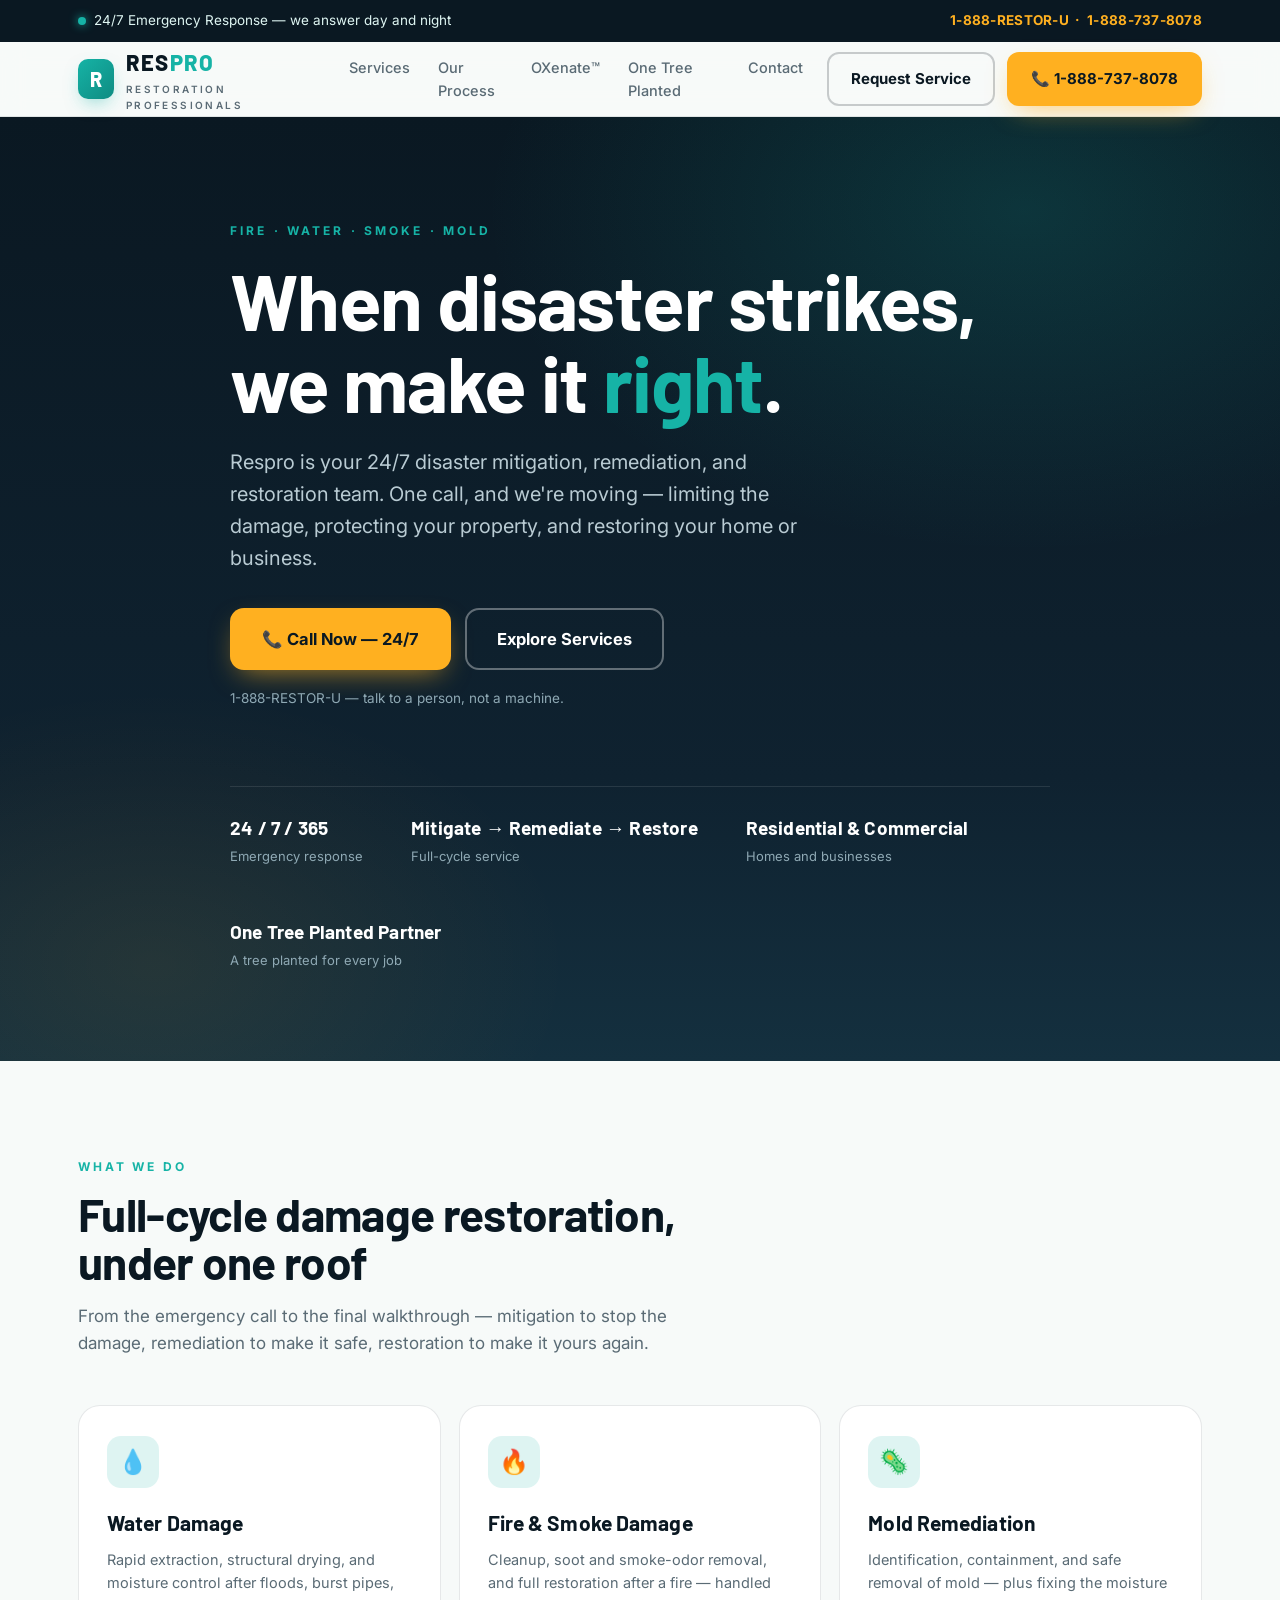
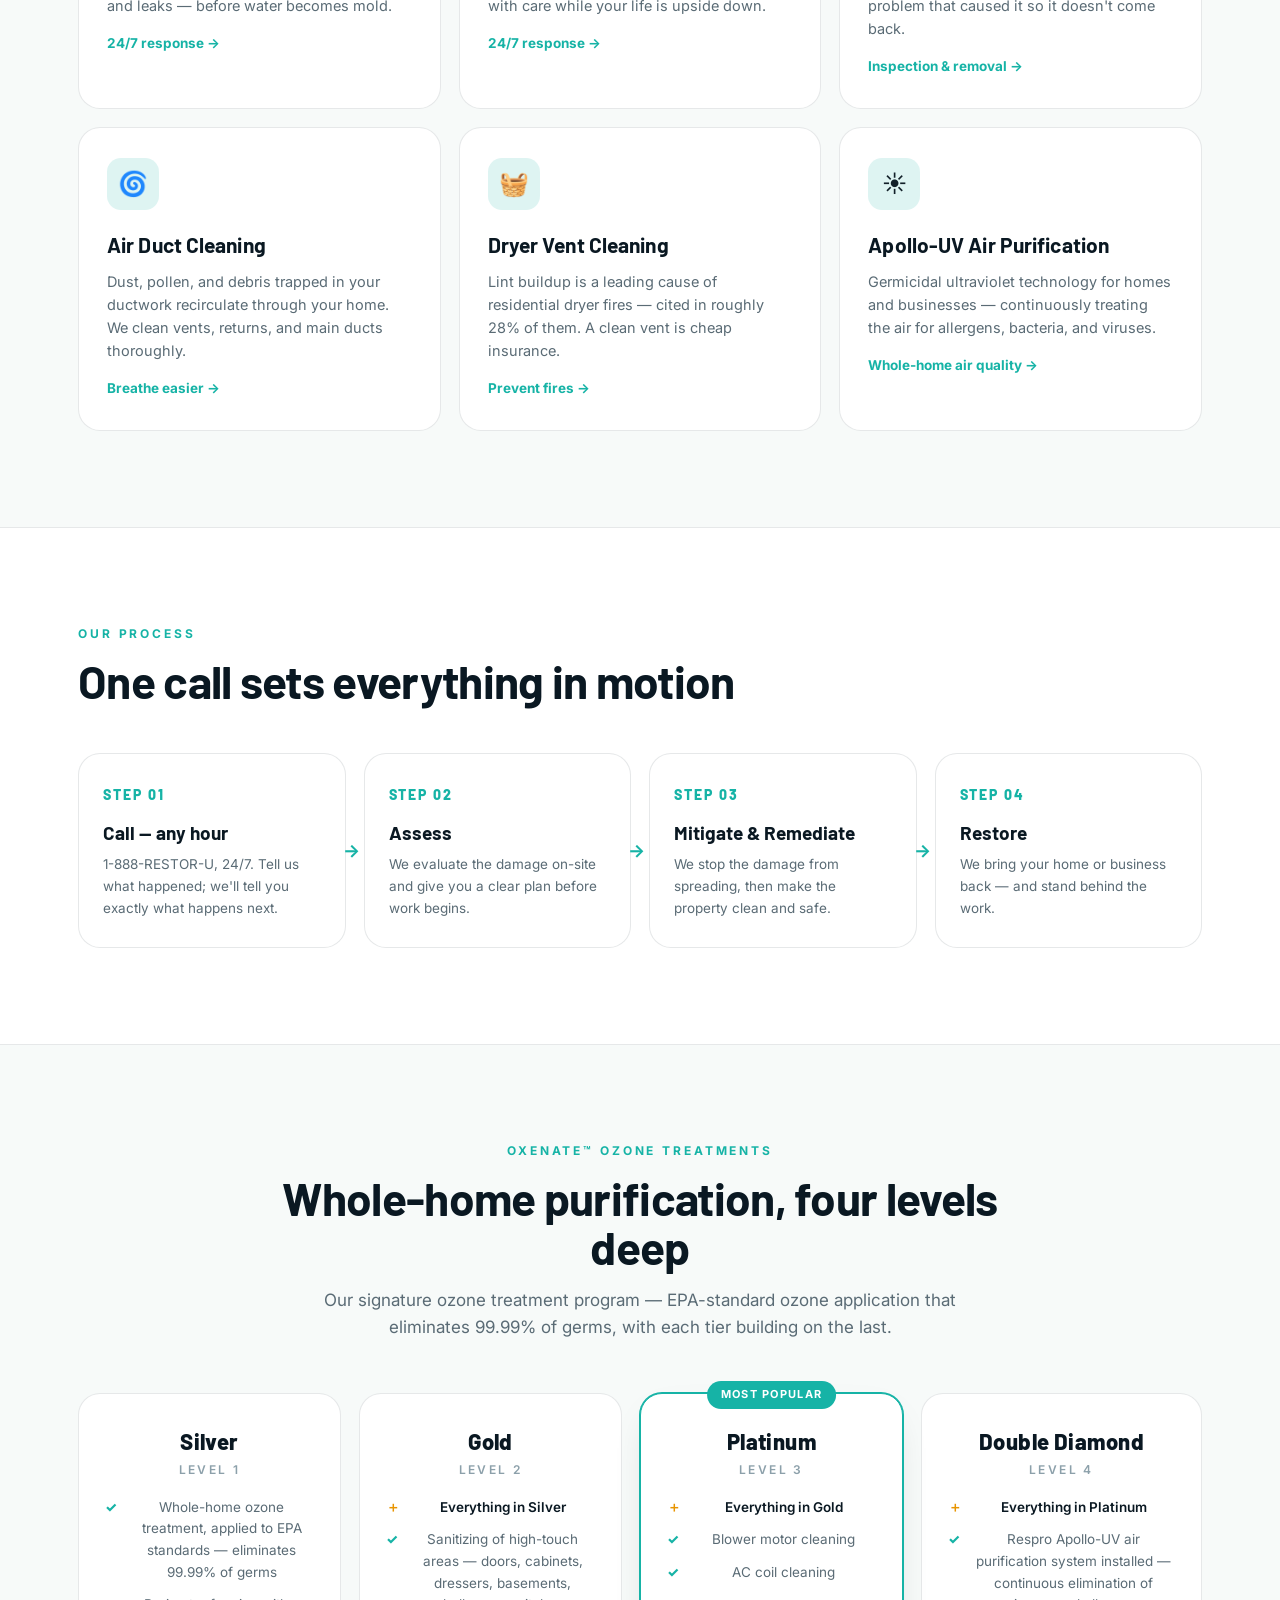
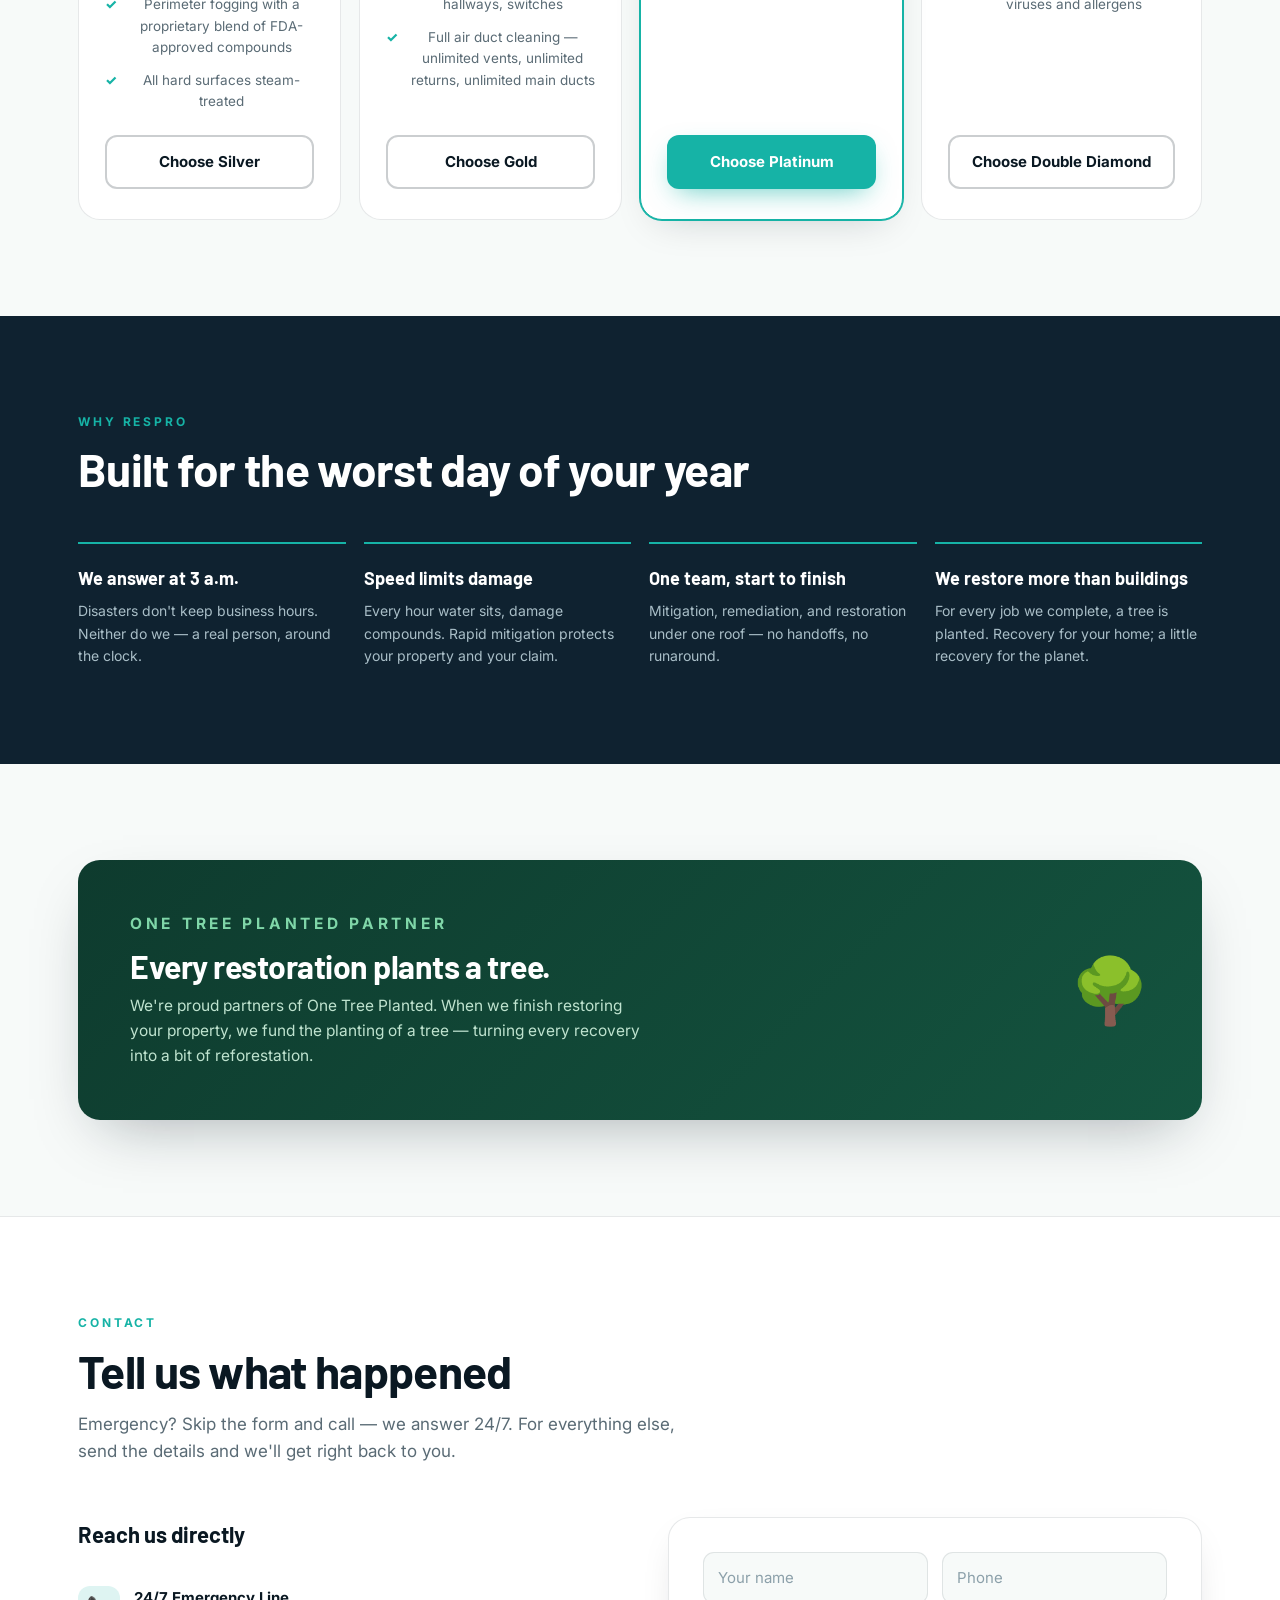
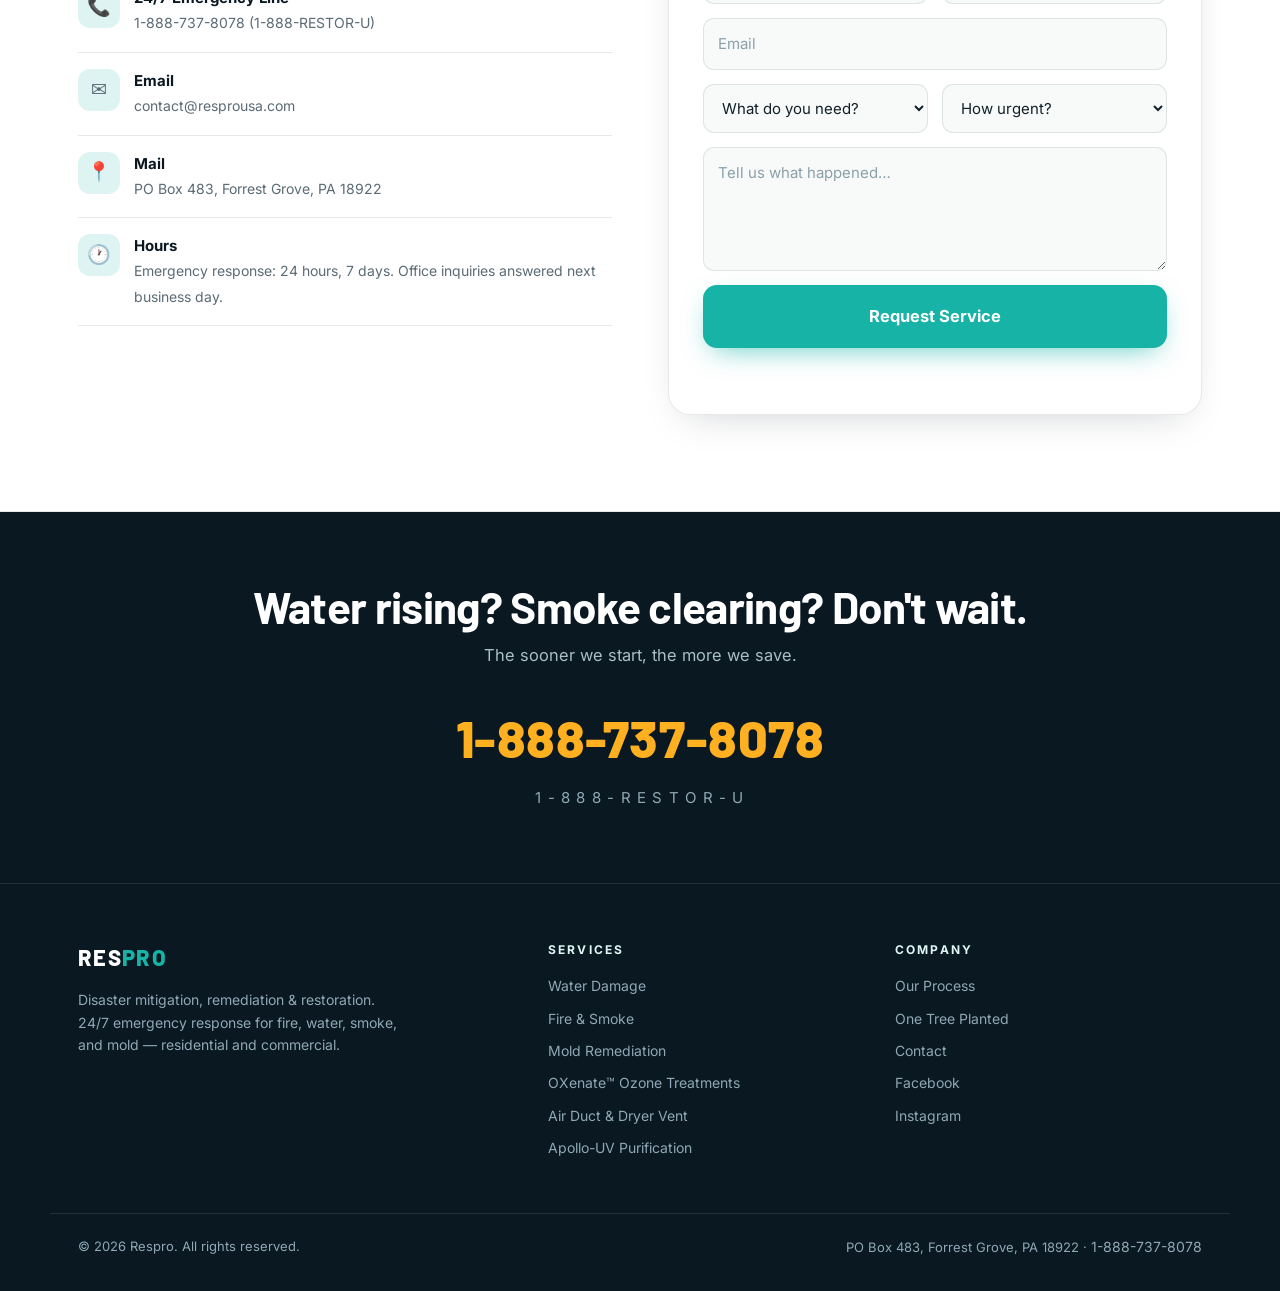
==== index.html @ 11c289eb "Respro site rebuild — high-end, COVID content removed New static site modeled on ServPro's structure" ====
<!doctype html>
<html lang="en">
<head>
<meta charset="utf-8">
<meta name="viewport" content="width=device-width, initial-scale=1">
<title>Respro — 24/7 Disaster Mitigation, Remediation & Restoration | Fire · Water · Smoke · Mold</title>
<meta name="description" content="Respro responds 24/7 to fire, water, smoke, and mold damage. Disaster mitigation, remediation, and restoration — plus OXenate ozone treatments, air duct and dryer vent cleaning, and UV air purification. Call 1-888-RESTOR-U.">
<link rel="icon" href="favicon.svg" type="image/svg+xml">
<link rel="preconnect" href="https://fonts.googleapis.com">
<link rel="preconnect" href="https://fonts.gstatic.com" crossorigin>
<link href="https://fonts.googleapis.com/css2?family=Barlow:wght@600;700;800&family=Inter:wght@400;500;600;700&display=swap" rel="stylesheet">
<link rel="stylesheet" href="styles.css">
</head>
<body>

<!-- ═══ Emergency top bar ═══ -->
<div class="topbar">
  <div class="container topbar__inner">
    <span><span class="dot"></span>24/7 Emergency Response — we answer day and night</span>
    <a class="topbar__phone" href="tel:18887378078">1-888-RESTOR-U &nbsp;·&nbsp; 1-888-737-8078</a>
  </div>
</div>

<!-- ═══ Nav ═══ -->
<header class="nav" id="nav">
  <div class="container nav__inner">
    <a class="brand" href="#top">
      <span class="brand__mark">R</span>
      <span>
        <span class="brand__name">RES<span>PRO</span></span>
        <span class="brand__tag">Restoration Professionals</span>
      </span>
    </a>
    <nav class="nav__links">
      <a href="#services">Services</a>
      <a href="#process">Our Process</a>
      <a href="#oxenate">OXenate&trade;</a>
      <a href="#onetree">One Tree Planted</a>
      <a href="#contact">Contact</a>
    </nav>
    <div class="nav__cta">
      <a class="btn btn--ghost" href="#contact">Request Service</a>
      <a class="btn btn--amber" href="tel:18887378078">📞 1-888-737-8078</a>
      <button class="nav__menu" aria-label="Menu">☰</button>
    </div>
  </div>
</header>

<!-- ═══ Hero ═══ -->
<section class="hero" id="top">
  <div class="container hero__inner">
    <p class="eyebrow">Fire · Water · Smoke · Mold</p>
    <h1 class="display">When disaster strikes,<br>we make it <em>right</em>.</h1>
    <p class="hero__sub">Respro is your 24/7 disaster mitigation, remediation, and restoration team. One call, and we're moving — limiting the damage, protecting your property, and restoring your home or business.</p>
    <div class="hero__cta">
      <a class="btn btn--amber btn--lg" href="tel:18887378078" data-analytics="hero_call">📞 Call Now — 24/7</a>
      <a class="btn btn--ghost-light btn--lg" href="#services">Explore Services</a>
    </div>
    <p class="hero__phone-note">1-888-RESTOR-U — talk to a person, not a machine.</p>
    <div class="hero__strip">
      <div><strong>24 / 7 / 365</strong><span>Emergency response</span></div>
      <div><strong>Mitigate → Remediate → Restore</strong><span>Full-cycle service</span></div>
      <div><strong>Residential &amp; Commercial</strong><span>Homes and businesses</span></div>
      <div><strong>One Tree Planted Partner</strong><span>A tree planted for every job</span></div>
    </div>
  </div>
</section>

<!-- ═══ Services ═══ -->
<section class="section" id="services">
  <div class="container">
    <p class="kicker">What we do</p>
    <h2 class="section__title display">Full-cycle damage restoration, under one roof</h2>
    <p class="section__sub">From the emergency call to the final walkthrough — mitigation to stop the damage, remediation to make it safe, restoration to make it yours again.</p>

    <div class="services">
      <div class="svc">
        <div class="svc__icon">💧</div>
        <h3>Water Damage</h3>
        <p>Rapid extraction, structural drying, and moisture control after floods, burst pipes, and leaks — before water becomes mold.</p>
        <div class="svc__go">24/7 response →</div>
      </div>
      <div class="svc">
        <div class="svc__icon">🔥</div>
        <h3>Fire &amp; Smoke Damage</h3>
        <p>Cleanup, soot and smoke-odor removal, and full restoration after a fire — handled with care while your life is upside down.</p>
        <div class="svc__go">24/7 response →</div>
      </div>
      <div class="svc">
        <div class="svc__icon">🦠</div>
        <h3>Mold Remediation</h3>
        <p>Identification, containment, and safe removal of mold — plus fixing the moisture problem that caused it so it doesn't come back.</p>
        <div class="svc__go">Inspection &amp; removal →</div>
      </div>
      <div class="svc">
        <div class="svc__icon">🌀</div>
        <h3>Air Duct Cleaning</h3>
        <p>Dust, pollen, and debris trapped in your ductwork recirculate through your home. We clean vents, returns, and main ducts thoroughly.</p>
        <div class="svc__go">Breathe easier →</div>
      </div>
      <div class="svc">
        <div class="svc__icon">🧺</div>
        <h3>Dryer Vent Cleaning</h3>
        <p>Lint buildup is a leading cause of residential dryer fires — cited in roughly 28% of them. A clean vent is cheap insurance.</p>
        <div class="svc__go">Prevent fires →</div>
      </div>
      <div class="svc">
        <div class="svc__icon">☀️</div>
        <h3>Apollo-UV Air Purification</h3>
        <p>Germicidal ultraviolet technology for homes and businesses — continuously treating the air for allergens, bacteria, and viruses.</p>
        <div class="svc__go">Whole-home air quality →</div>
      </div>
    </div>
  </div>
</section>

<!-- ═══ Process ═══ -->
<section class="section section--alt" id="process">
  <div class="container">
    <p class="kicker">Our process</p>
    <h2 class="section__title display">One call sets everything in motion</h2>
    <ol class="steps">
      <li>
        <span class="steps__n">STEP 01</span>
        <h4>Call — any hour</h4>
        <p>1-888-RESTOR-U, 24/7. Tell us what happened; we'll tell you exactly what happens next.</p>
      </li>
      <li>
        <span class="steps__n">STEP 02</span>
        <h4>Assess</h4>
        <p>We evaluate the damage on-site and give you a clear plan before work begins.</p>
      </li>
      <li>
        <span class="steps__n">STEP 03</span>
        <h4>Mitigate &amp; Remediate</h4>
        <p>We stop the damage from spreading, then make the property clean and safe.</p>
      </li>
      <li>
        <span class="steps__n">STEP 04</span>
        <h4>Restore</h4>
        <p>We bring your home or business back — and stand behind the work.</p>
      </li>
    </ol>
  </div>
</section>

<!-- ═══ OXenate tiers ═══ -->
<section class="section" id="oxenate">
  <div class="container center">
    <p class="kicker">OXenate&trade; Ozone Treatments</p>
    <h2 class="section__title display">Whole-home purification, four levels deep</h2>
    <p class="section__sub">Our signature ozone treatment program — EPA-standard ozone application that eliminates 99.99% of germs, with each tier building on the last.</p>

    <div class="tiers">
      <div class="tier">
        <div class="tier__name">Silver</div>
        <div class="tier__level">Level 1</div>
        <ul>
          <li>Whole-home ozone treatment, applied to EPA standards — eliminates 99.99% of germs</li>
          <li>Perimeter fogging with a proprietary blend of FDA-approved compounds</li>
          <li>All hard surfaces steam-treated</li>
        </ul>
        <a class="btn btn--ghost btn--block" href="#contact">Choose Silver</a>
      </div>
      <div class="tier">
        <div class="tier__name">Gold</div>
        <div class="tier__level">Level 2</div>
        <ul>
          <li class="tier__inherit">Everything in Silver</li>
          <li>Sanitizing of high-touch areas — doors, cabinets, dressers, basements, hallways, switches</li>
          <li>Full air duct cleaning — unlimited vents, unlimited returns, unlimited main ducts</li>
        </ul>
        <a class="btn btn--ghost btn--block" href="#contact">Choose Gold</a>
      </div>
      <div class="tier tier--featured">
        <div class="tier__flag">Most Popular</div>
        <div class="tier__name">Platinum</div>
        <div class="tier__level">Level 3</div>
        <ul>
          <li class="tier__inherit">Everything in Gold</li>
          <li>Blower motor cleaning</li>
          <li>AC coil cleaning</li>
        </ul>
        <a class="btn btn--teal btn--block" href="#contact">Choose Platinum</a>
      </div>
      <div class="tier">
        <div class="tier__name">Double Diamond</div>
        <div class="tier__level">Level 4</div>
        <ul>
          <li class="tier__inherit">Everything in Platinum</li>
          <li>Respro Apollo-UV air purification system installed — continuous elimination of viruses and allergens</li>
        </ul>
        <a class="btn btn--ghost btn--block" href="#contact">Choose Double Diamond</a>
      </div>
    </div>
  </div>
</section>

<!-- ═══ Why Respro ═══ -->
<section class="section section--dark">
  <div class="container">
    <p class="kicker">Why Respro</p>
    <h2 class="section__title display">Built for the worst day of your year</h2>
    <div class="why">
      <div>
        <h4>We answer at 3 a.m.</h4>
        <p>Disasters don't keep business hours. Neither do we — a real person, around the clock.</p>
      </div>
      <div>
        <h4>Speed limits damage</h4>
        <p>Every hour water sits, damage compounds. Rapid mitigation protects your property and your claim.</p>
      </div>
      <div>
        <h4>One team, start to finish</h4>
        <p>Mitigation, remediation, and restoration under one roof — no handoffs, no runaround.</p>
      </div>
      <div>
        <h4>We restore more than buildings</h4>
        <p>For every job we complete, a tree is planted. Recovery for your home; a little recovery for the planet.</p>
      </div>
    </div>
  </div>
</section>

<!-- ═══ One Tree Planted ═══ -->
<section class="section" id="onetree">
  <div class="container">
    <div class="tree">
      <div>
        <p class="kicker" style="color:#7FD6A8">One Tree Planted Partner</p>
        <h3 class="display">Every restoration plants a tree.</h3>
        <p>We're proud partners of One Tree Planted. When we finish restoring your property, we fund the planting of a tree — turning every recovery into a bit of reforestation.</p>
      </div>
      <div class="tree__icon">🌳</div>
    </div>
  </div>
</section>

<!-- ═══ Contact ═══ -->
<section class="section section--alt" id="contact">
  <div class="container">
    <p class="kicker">Contact</p>
    <h2 class="section__title display">Tell us what happened</h2>
    <p class="section__sub">Emergency? Skip the form and call — we answer 24/7. For everything else, send the details and we'll get right back to you.</p>

    <div class="contact">
      <div class="contact__info">
        <h3>Reach us directly</h3>
        <div class="contact__row">
          <span class="ic">📞</span>
          <div>
            <strong>24/7 Emergency Line</strong>
            <a class="small" href="tel:18887378078">1-888-737-8078 (1-888-RESTOR-U)</a>
          </div>
        </div>
        <div class="contact__row">
          <span class="ic">✉️</span>
          <div>
            <strong>Email</strong>
            <a class="small" href="mailto:contact@resprousa.com">contact@resprousa.com</a>
          </div>
        </div>
        <div class="contact__row">
          <span class="ic">📍</span>
          <div>
            <strong>Mail</strong>
            <span>PO Box 483, Forrest Grove, PA 18922</span>
          </div>
        </div>
        <div class="contact__row">
          <span class="ic">🕐</span>
          <div>
            <strong>Hours</strong>
            <span>Emergency response: 24 hours, 7 days. Office inquiries answered next business day.</span>
          </div>
        </div>
      </div>

      <form class="form" data-form="service-request">
        <div class="form__row">
          <input type="text" name="name" placeholder="Your name" required>
          <input type="tel" name="phone" placeholder="Phone" required>
        </div>
        <input type="email" name="email" placeholder="Email">
        <div class="form__row">
          <select name="service" required>
            <option value="" disabled selected>What do you need?</option>
            <option>Water damage</option>
            <option>Fire / smoke damage</option>
            <option>Mold remediation</option>
            <option>OXenate ozone treatment</option>
            <option>Air duct cleaning</option>
            <option>Dryer vent cleaning</option>
            <option>UV air purification</option>
            <option>Something else</option>
          </select>
          <select name="urgency">
            <option value="" disabled selected>How urgent?</option>
            <option>Emergency — right now</option>
            <option>This week</option>
            <option>Just planning ahead</option>
          </select>
        </div>
        <textarea name="details" rows="4" placeholder="Tell us what happened…"></textarea>
        <button class="btn btn--teal btn--lg btn--block" type="submit">Request Service</button>
        <div class="form__note" data-form-status></div>
      </form>
    </div>
  </div>
</section>

<!-- ═══ Emergency band ═══ -->
<section class="emergency">
  <div class="container">
    <h2 class="display">Water rising? Smoke clearing? Don't wait.</h2>
    <p>The sooner we start, the more we save.</p>
    <a class="phone-big" href="tel:18887378078">1-888-737-8078</a>
    <span class="alpha">1 - 8 8 8 - R E S T O R - U</span>
  </div>
</section>

<!-- ═══ Footer ═══ -->
<footer class="footer">
  <div class="container footer__inner">
    <div class="footer__brand">
      <span class="brand__name" style="color:#fff">RES<span>PRO</span></span>
      <p>Disaster mitigation, remediation &amp; restoration. 24/7 emergency response for fire, water, smoke, and mold — residential and commercial.</p>
    </div>
    <div>
      <h5>Services</h5>
      <a href="#services">Water Damage</a>
      <a href="#services">Fire &amp; Smoke</a>
      <a href="#services">Mold Remediation</a>
      <a href="#oxenate">OXenate&trade; Ozone Treatments</a>
      <a href="#services">Air Duct &amp; Dryer Vent</a>
      <a href="#services">Apollo-UV Purification</a>
    </div>
    <div>
      <h5>Company</h5>
      <a href="#process">Our Process</a>
      <a href="#onetree">One Tree Planted</a>
      <a href="#contact">Contact</a>
      <a href="https://www.facebook.com" rel="noopener" target="_blank">Facebook</a>
      <a href="https://www.instagram.com" rel="noopener" target="_blank">Instagram</a>
    </div>
  </div>
  <div class="container footer__legal">
    <span>© <span id="yr"></span> Respro. All rights reserved.</span>
    <span>PO Box 483, Forrest Grove, PA 18922 · <a href="tel:18887378078" style="display:inline">1-888-737-8078</a></span>
  </div>
</footer>

<script src="main.js"></script>
</body>
</html>
---- styles.css ----
/* ============================================================
   RESPRO — Disaster Restoration
   High-end rebuild. Deep-navy / teal system, industrial display
   type, generous space. Emergency phone always one glance away.
   ============================================================ */

:root{
  --navy:#0A1822; --navy-2:#0F2230; --navy-3:#14303F;
  --teal:#16B3A6; --teal-deep:#0E8C82; --teal-soft:rgba(22,179,166,.14);
  --amber:#FFB020; --amber-deep:#E89400;
  --paper:#F7FAF9; --white:#FFFFFF;
  --ink:#122029; --muted:#5A6B75; --faint:#8CA0AA;
  --line:rgba(18,32,41,.10); --line-dark:rgba(255,255,255,.10);
  --maxw:1180px; --r:14px; --r-lg:22px;
  --shadow:0 24px 60px -24px rgba(10,24,34,.35);
  --shadow-soft:0 14px 40px -18px rgba(10,24,34,.22);
}

*{box-sizing:border-box;margin:0;padding:0}
html{scroll-behavior:smooth}
body{
  background:var(--paper); color:var(--ink);
  font-family:'Inter',system-ui,-apple-system,'Segoe UI',sans-serif;
  line-height:1.6; -webkit-font-smoothing:antialiased; overflow-x:hidden;
}
a{color:inherit;text-decoration:none}
img{max-width:100%;display:block}
.container{max-width:var(--maxw);margin:0 auto;padding:0 28px}
.display{font-family:'Barlow',Inter,sans-serif;font-weight:700;letter-spacing:-.015em;line-height:1.05}
.center{text-align:center}

/* ---------- Emergency top bar ---------- */
.topbar{background:var(--navy);color:#DFF6F3;font-size:13.5px}
.topbar__inner{display:flex;align-items:center;justify-content:space-between;gap:16px;height:42px}
.topbar .dot{width:8px;height:8px;border-radius:50%;background:var(--teal);display:inline-block;margin-right:8px;box-shadow:0 0 10px var(--teal);animation:pulse 2.2s infinite}
@keyframes pulse{0%,100%{opacity:1}50%{opacity:.45}}
.topbar__phone{font-weight:700;color:var(--amber);letter-spacing:.02em}
.topbar__phone:hover{color:#ffc75e}

/* ---------- Nav ---------- */
.nav{position:sticky;top:0;z-index:50;background:rgba(247,250,249,.88);backdrop-filter:blur(12px);border-bottom:1px solid var(--line)}
.nav__inner{display:flex;align-items:center;justify-content:space-between;height:74px;gap:24px}
.brand{display:flex;align-items:center;gap:12px}
.brand__mark{width:40px;height:40px;border-radius:10px;background:linear-gradient(135deg,var(--teal),var(--teal-deep));display:flex;align-items:center;justify-content:center;color:#fff;font-family:'Barlow',sans-serif;font-weight:800;font-size:20px;box-shadow:0 8px 20px -8px rgba(22,179,166,.7)}
.brand__name{font-family:'Barlow',sans-serif;font-weight:800;font-size:22px;letter-spacing:.06em;color:var(--navy)}
.brand__name span{color:var(--teal)}
.brand__tag{display:block;font-size:10px;letter-spacing:.24em;text-transform:uppercase;color:var(--muted);font-weight:600}
.nav__links{display:flex;gap:28px;font-size:14.5px;font-weight:500;color:var(--muted)}
.nav__links a:hover{color:var(--navy)}
.nav__cta{display:flex;align-items:center;gap:12px}
.nav__menu{display:none;background:none;border:0;font-size:22px;color:var(--navy);cursor:pointer}

/* ---------- Buttons ---------- */
.btn{display:inline-flex;align-items:center;justify-content:center;gap:9px;font:inherit;font-weight:700;font-size:15px;cursor:pointer;border-radius:12px;border:2px solid transparent;padding:13px 22px;transition:transform .12s,background .2s,border-color .2s,box-shadow .2s;white-space:nowrap}
.btn:active{transform:translateY(1px)}
.btn--amber{background:var(--amber);color:var(--navy);box-shadow:0 10px 28px -10px rgba(255,176,32,.7)}
.btn--amber:hover{background:#ffc14a}
.btn--teal{background:var(--teal);color:#fff;box-shadow:0 10px 28px -10px rgba(22,179,166,.7)}
.btn--teal:hover{background:var(--teal-deep)}
.btn--ghost{background:transparent;color:var(--navy);border-color:rgba(18,32,41,.22)}
.btn--ghost:hover{border-color:var(--navy)}
.btn--ghost-light{background:transparent;color:#fff;border-color:rgba(255,255,255,.35)}
.btn--ghost-light:hover{border-color:#fff;background:rgba(255,255,255,.06)}
.btn--lg{padding:16px 30px;font-size:16.5px;border-radius:14px}
.btn--block{width:100%}

/* ---------- Hero ---------- */
.hero{position:relative;background:linear-gradient(180deg,var(--navy) 0%,var(--navy-2) 70%,var(--navy-3) 100%);color:#fff;overflow:hidden}
.hero::before{content:"";position:absolute;inset:0;background:
  radial-gradient(70% 60% at 80% 10%,rgba(22,179,166,.18),transparent 60%),
  radial-gradient(50% 45% at 12% 90%,rgba(255,176,32,.08),transparent 65%)}
.hero__inner{position:relative;padding:104px 0 88px;max-width:820px}
.eyebrow{font-size:12px;letter-spacing:.26em;text-transform:uppercase;color:var(--teal);font-weight:700;margin-bottom:20px}
.hero h1{font-size:clamp(42px,6.6vw,78px);color:#fff;margin-bottom:22px}
.hero h1 em{font-style:normal;color:var(--teal)}
.hero__sub{font-size:clamp(17px,2vw,20px);color:#B9CBD3;max-width:600px;margin-bottom:34px}
.hero__cta{display:flex;gap:14px;flex-wrap:wrap;align-items:center}
.hero__phone-note{font-size:13.5px;color:#8FA9B4;margin-top:18px}
.hero__strip{position:relative;border-top:1px solid var(--line-dark);margin-top:76px;padding:26px 0 0;display:flex;gap:48px;flex-wrap:wrap}
.hero__strip div strong{display:block;font-family:'Barlow',sans-serif;font-size:19px;font-weight:700;color:#fff;letter-spacing:.01em}
.hero__strip div span{font-size:13px;color:#8FA9B4}

/* ---------- Sections ---------- */
.section{padding:96px 0}
.section--alt{background:var(--white);border-top:1px solid var(--line);border-bottom:1px solid var(--line)}
.section--dark{background:var(--navy-2);color:#fff}
.kicker{font-size:12px;letter-spacing:.24em;text-transform:uppercase;color:var(--teal);font-weight:700;margin-bottom:14px}
.section__title{font-size:clamp(30px,4vw,46px);max-width:720px;color:var(--navy)}
.section--dark .section__title{color:#fff}
.section__sub{color:var(--muted);font-size:17px;max-width:640px;margin-top:16px}
.section--dark .section__sub{color:#A9BEC7}
.center .section__title,.center .section__sub{margin-left:auto;margin-right:auto}

/* ---------- Service cards ---------- */
.services{display:grid;grid-template-columns:repeat(3,1fr);gap:18px;margin-top:48px}
.svc{background:var(--white);border:1px solid var(--line);border-radius:var(--r-lg);padding:30px 28px;transition:transform .18s,box-shadow .2s,border-color .2s;position:relative;overflow:hidden}
.svc:hover{transform:translateY(-5px);box-shadow:var(--shadow-soft);border-color:rgba(22,179,166,.4)}
.svc__icon{width:52px;height:52px;border-radius:14px;background:var(--teal-soft);display:flex;align-items:center;justify-content:center;font-size:24px;margin-bottom:18px}
.svc h3{font-family:'Barlow',sans-serif;font-size:21px;font-weight:700;color:var(--navy);margin-bottom:8px;letter-spacing:.005em}
.svc p{color:var(--muted);font-size:14.5px}
.svc__go{margin-top:16px;font-size:13.5px;font-weight:700;color:var(--teal)}

/* ---------- Process ---------- */
.steps{list-style:none;display:grid;grid-template-columns:repeat(4,1fr);gap:18px;margin-top:48px;counter-reset:s}
.steps li{position:relative;background:var(--white);border:1px solid var(--line);border-radius:var(--r-lg);padding:28px 24px}
.steps li:not(:last-child)::after{content:"→";position:absolute;right:-15px;top:50%;transform:translateY(-50%);color:var(--teal);z-index:2;font-size:18px;font-weight:700}
.steps__n{font-family:'Barlow',sans-serif;font-weight:800;font-size:14px;color:var(--teal);letter-spacing:.14em}
.steps h4{font-family:'Barlow',sans-serif;font-size:19px;font-weight:700;color:var(--navy);margin:10px 0 6px}
.steps p{color:var(--muted);font-size:13.5px}

/* ---------- OXenate tiers ---------- */
.tiers{display:grid;grid-template-columns:repeat(4,1fr);gap:18px;margin-top:52px;align-items:stretch}
.tier{background:var(--white);border:1px solid var(--line);border-radius:var(--r-lg);padding:30px 26px;display:flex;flex-direction:column;transition:transform .18s,box-shadow .2s}
.tier:hover{transform:translateY(-5px);box-shadow:var(--shadow-soft)}
.tier--featured{border-color:var(--teal);box-shadow:0 0 0 1px var(--teal),var(--shadow-soft);position:relative}
.tier__flag{position:absolute;top:-13px;left:50%;transform:translateX(-50%);background:var(--teal);color:#fff;font-size:11px;font-weight:700;letter-spacing:.12em;text-transform:uppercase;padding:5px 14px;border-radius:999px;white-space:nowrap}
.tier__name{font-family:'Barlow',sans-serif;font-size:22px;font-weight:800;color:var(--navy);letter-spacing:.02em}
.tier__level{font-size:12px;letter-spacing:.2em;text-transform:uppercase;color:var(--faint);font-weight:600;margin-bottom:18px}
.tier ul{list-style:none;display:flex;flex-direction:column;gap:11px;flex:1;margin-bottom:22px}
.tier li{font-size:13.5px;color:var(--muted);padding-left:24px;position:relative}
.tier li::before{content:"✓";position:absolute;left:0;color:var(--teal);font-weight:800}
.tier li.tier__inherit{color:var(--navy);font-weight:600}
.tier li.tier__inherit::before{content:"＋";color:var(--amber-deep)}

/* ---------- Why / value props ---------- */
.why{display:grid;grid-template-columns:repeat(4,1fr);gap:18px;margin-top:48px}
.why div{border-top:2px solid var(--teal);padding-top:20px}
.why h4{font-family:'Barlow',sans-serif;font-size:18px;font-weight:700;color:#fff;margin-bottom:8px}
.why p{color:#A9BEC7;font-size:14px}

/* ---------- One Tree Planted band ---------- */
.tree{background:linear-gradient(135deg,#0E3B2E,#14543F);color:#fff;border-radius:var(--r-lg);padding:52px;display:flex;align-items:center;justify-content:space-between;gap:32px;box-shadow:var(--shadow)}
.tree h3{font-family:'Barlow',sans-serif;font-size:clamp(24px,3vw,32px);font-weight:700;margin-bottom:10px}
.tree p{color:#BFE3CF;font-size:15.5px;max-width:520px}
.tree__icon{font-size:64px;flex-shrink:0}

/* ---------- Contact ---------- */
.contact{display:grid;grid-template-columns:1fr 1fr;gap:56px;margin-top:52px;align-items:start}
.contact__info h3{font-family:'Barlow',sans-serif;font-size:22px;font-weight:700;color:var(--navy);margin-bottom:18px}
.contact__row{display:flex;gap:14px;align-items:flex-start;padding:16px 0;border-bottom:1px solid var(--line)}
.contact__row .ic{width:42px;height:42px;border-radius:12px;background:var(--teal-soft);display:flex;align-items:center;justify-content:center;font-size:19px;flex-shrink:0}
.contact__row strong{display:block;font-size:15px;color:var(--navy)}
.contact__row span,.contact__row a.small{font-size:14px;color:var(--muted)}
.contact__row a:hover{color:var(--teal-deep)}
.form{background:var(--white);border:1px solid var(--line);border-radius:var(--r-lg);padding:34px;box-shadow:var(--shadow-soft);display:flex;flex-direction:column;gap:14px}
.form__row{display:grid;grid-template-columns:1fr 1fr;gap:14px}
.form input,.form select,.form textarea{background:var(--paper);border:1px solid var(--line);border-radius:11px;padding:13px 14px;color:var(--ink);font:inherit;font-size:15px;width:100%}
.form input::placeholder,.form textarea::placeholder{color:var(--faint)}
.form input:focus,.form select:focus,.form textarea:focus{outline:none;border-color:var(--teal);box-shadow:0 0 0 3px rgba(22,179,166,.16)}
.form__note{font-size:13.5px;color:var(--teal-deep);min-height:18px;text-align:center;font-weight:600}

/* ---------- Emergency band ---------- */
.emergency{background:var(--navy);color:#fff;text-align:center;padding:72px 0}
.emergency h2{font-size:clamp(28px,4vw,44px);margin-bottom:12px}
.emergency p{color:#A9BEC7;margin-bottom:28px;font-size:16.5px}
.emergency .phone-big{display:block;font-family:'Barlow',sans-serif;font-weight:800;font-size:clamp(30px,5vw,52px);color:var(--amber);letter-spacing:.01em;margin-bottom:6px}
.emergency .phone-big:hover{color:#ffc75e}
.emergency .alpha{color:#8FA9B4;font-size:15px;letter-spacing:.08em}

/* ---------- Footer ---------- */
.footer{background:var(--navy);color:#8FA9B4;padding:56px 0 32px;border-top:1px solid var(--line-dark)}
.footer__inner{display:grid;grid-template-columns:1.4fr 1fr 1fr;gap:40px}
.footer h5{font-size:12px;letter-spacing:.18em;text-transform:uppercase;color:#DFF6F3;margin-bottom:16px;font-weight:700}
.footer a{display:block;font-size:14px;margin-bottom:10px;color:#8FA9B4}
.footer a:hover{color:#fff}
.footer__brand p{font-size:14px;margin-top:14px;max-width:320px}
.footer__legal{margin-top:44px;padding-top:22px;border-top:1px solid var(--line-dark);font-size:13px;display:flex;justify-content:space-between;gap:16px;flex-wrap:wrap}

/* ---------- Responsive ---------- */
@media(max-width:960px){
  .services{grid-template-columns:repeat(2,1fr)}
  .steps{grid-template-columns:repeat(2,1fr)}
  .steps li::after{display:none}
  .tiers{grid-template-columns:repeat(2,1fr)}
  .why{grid-template-columns:repeat(2,1fr)}
  .contact{grid-template-columns:1fr}
  .footer__inner{grid-template-columns:1fr 1fr}
  .tree{flex-direction:column;text-align:center}
}
@media(max-width:640px){
  .nav__links{display:none}
  .nav__cta .btn--ghost{display:none}
  .nav__menu{display:block}
  .services,.steps,.tiers,.why{grid-template-columns:1fr}
  .hero__inner{padding:72px 0 60px}
  .hero__strip{gap:24px}
  .section{padding:64px 0}
  .form__row{grid-template-columns:1fr}
  .footer__inner{grid-template-columns:1fr}
  .topbar__inner{font-size:12px}
}
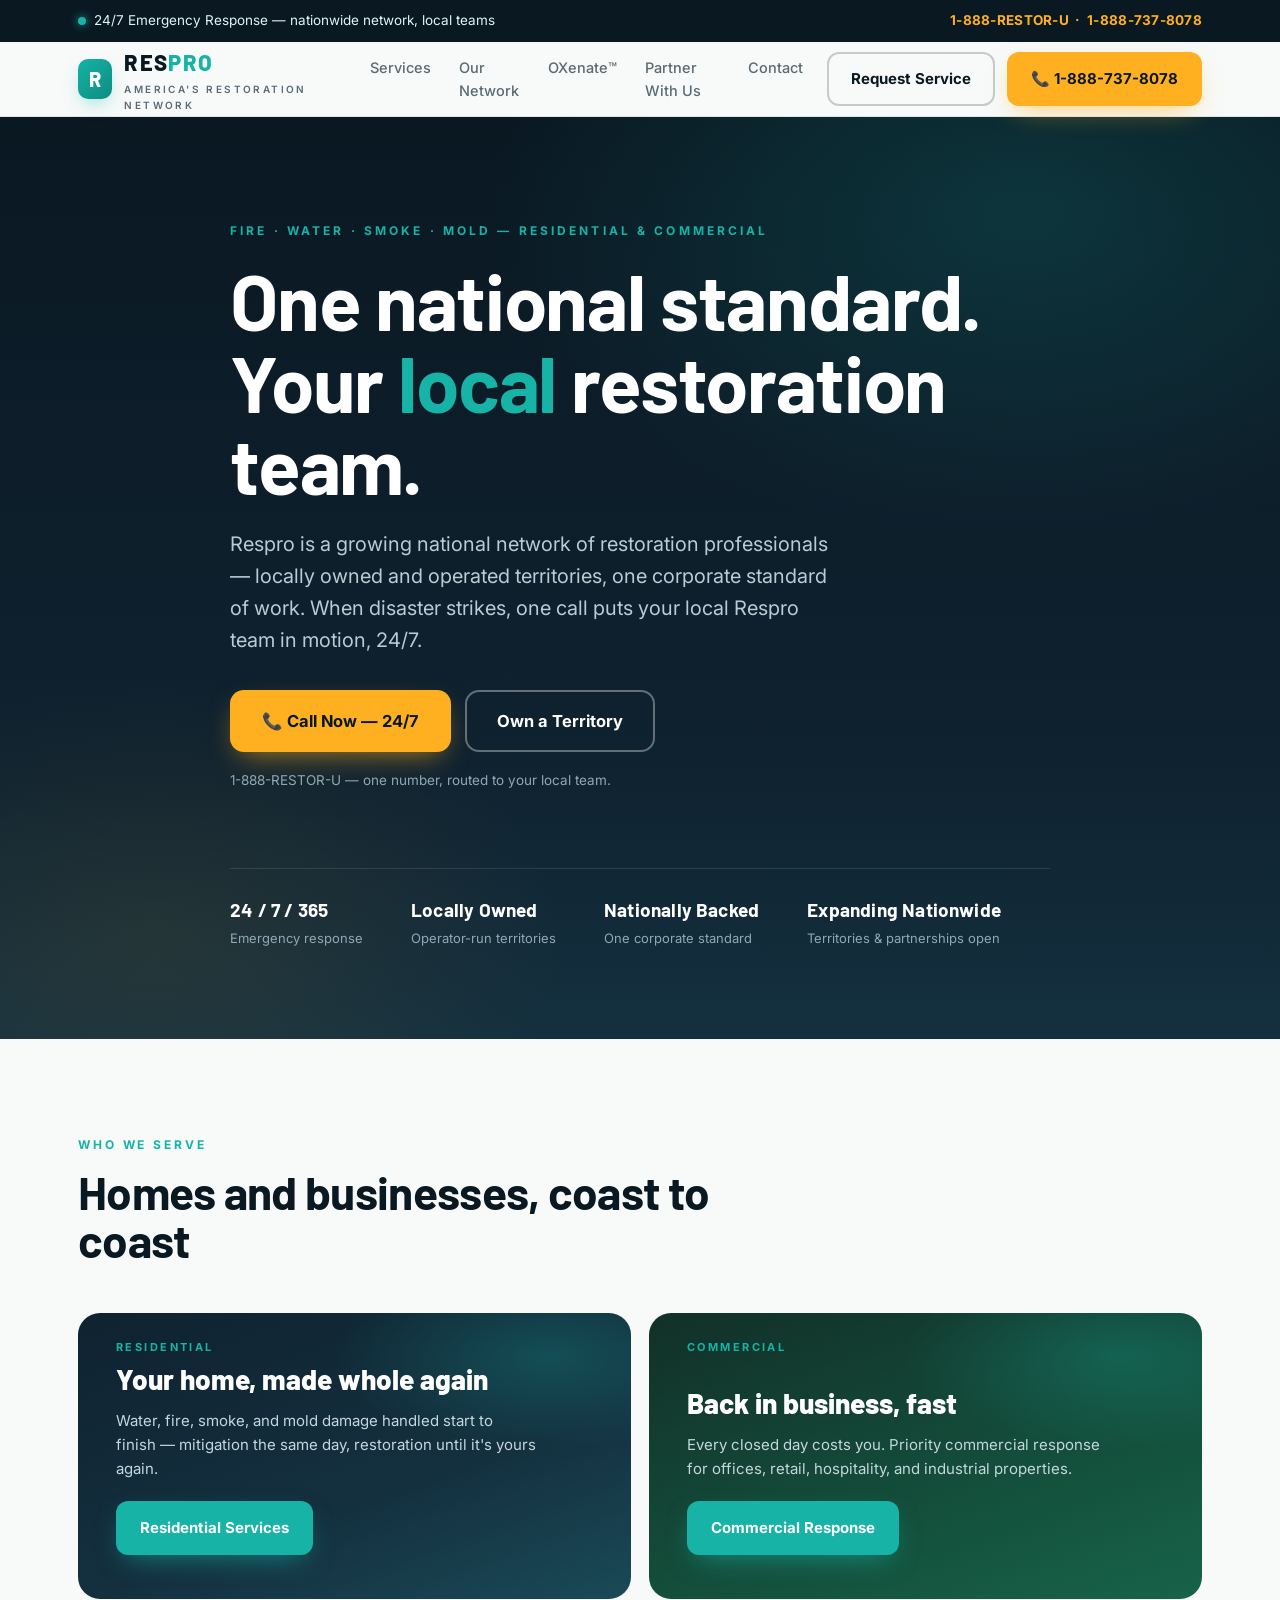
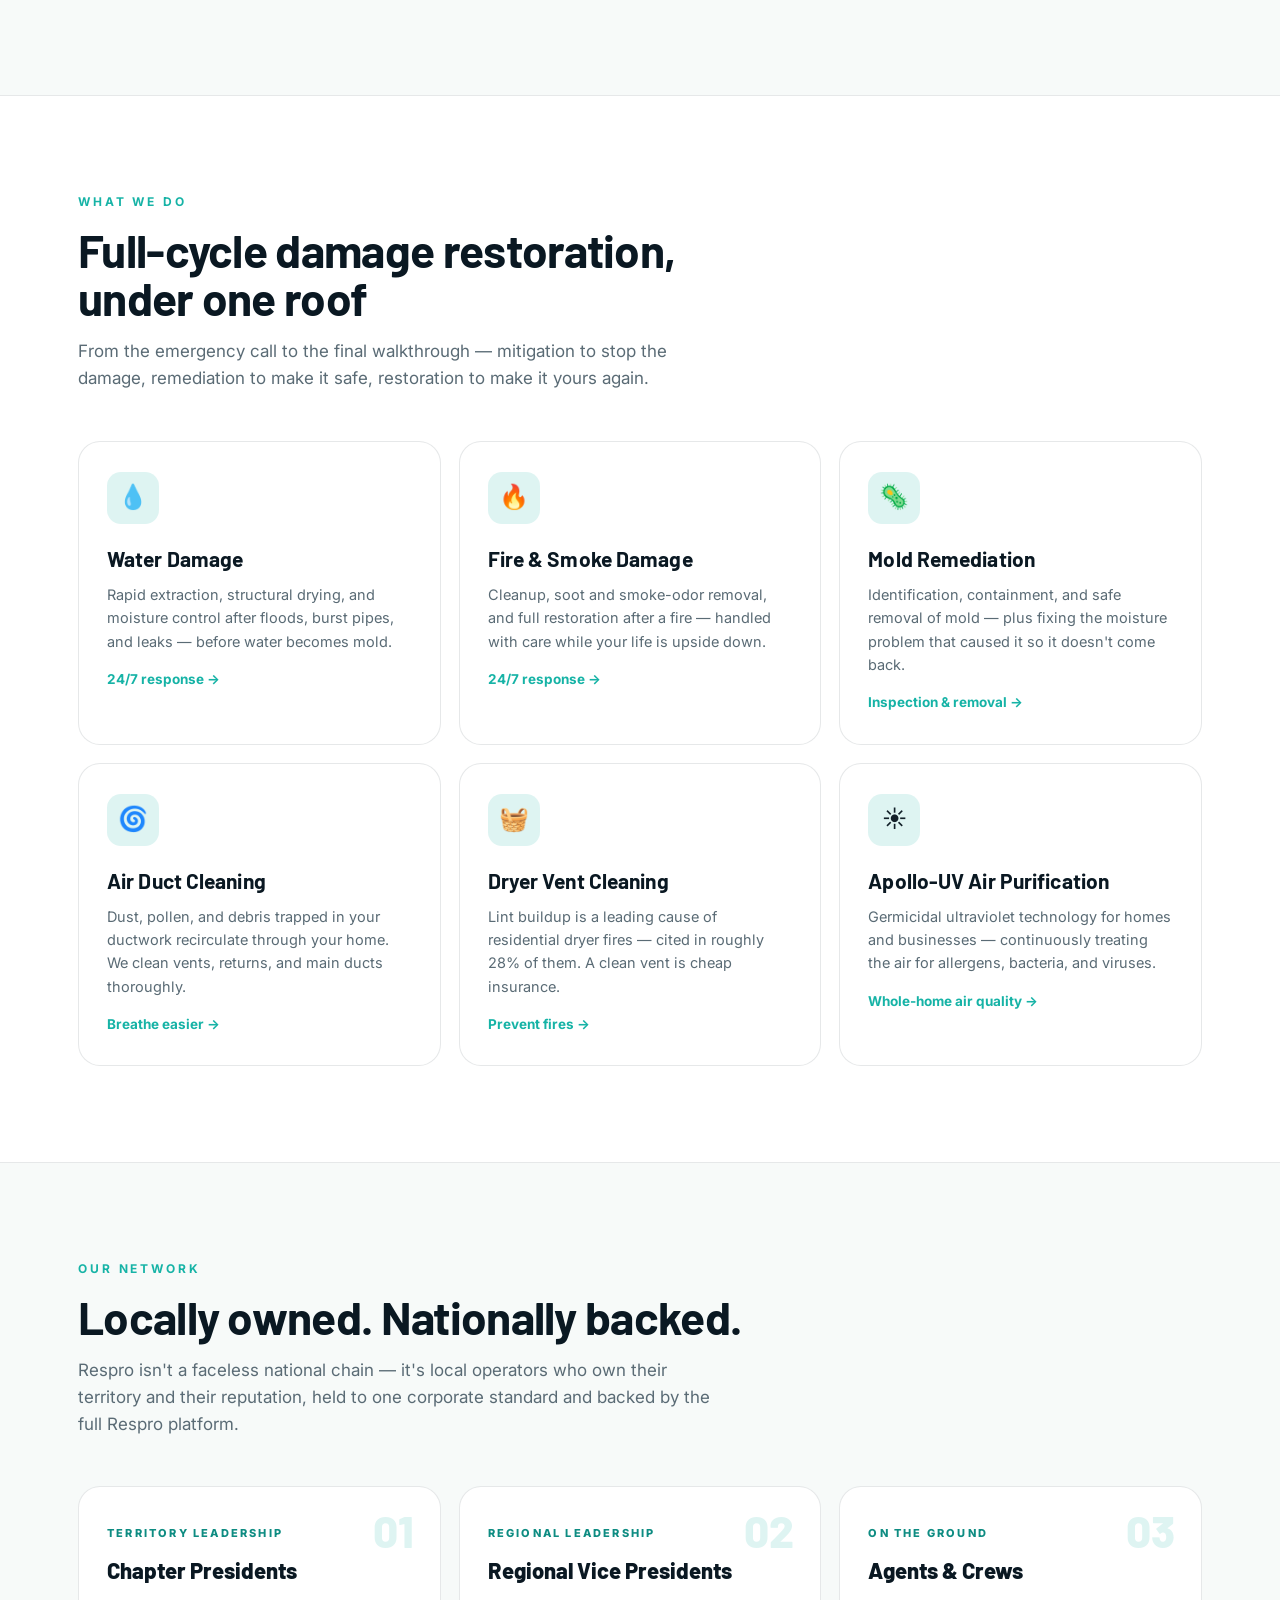
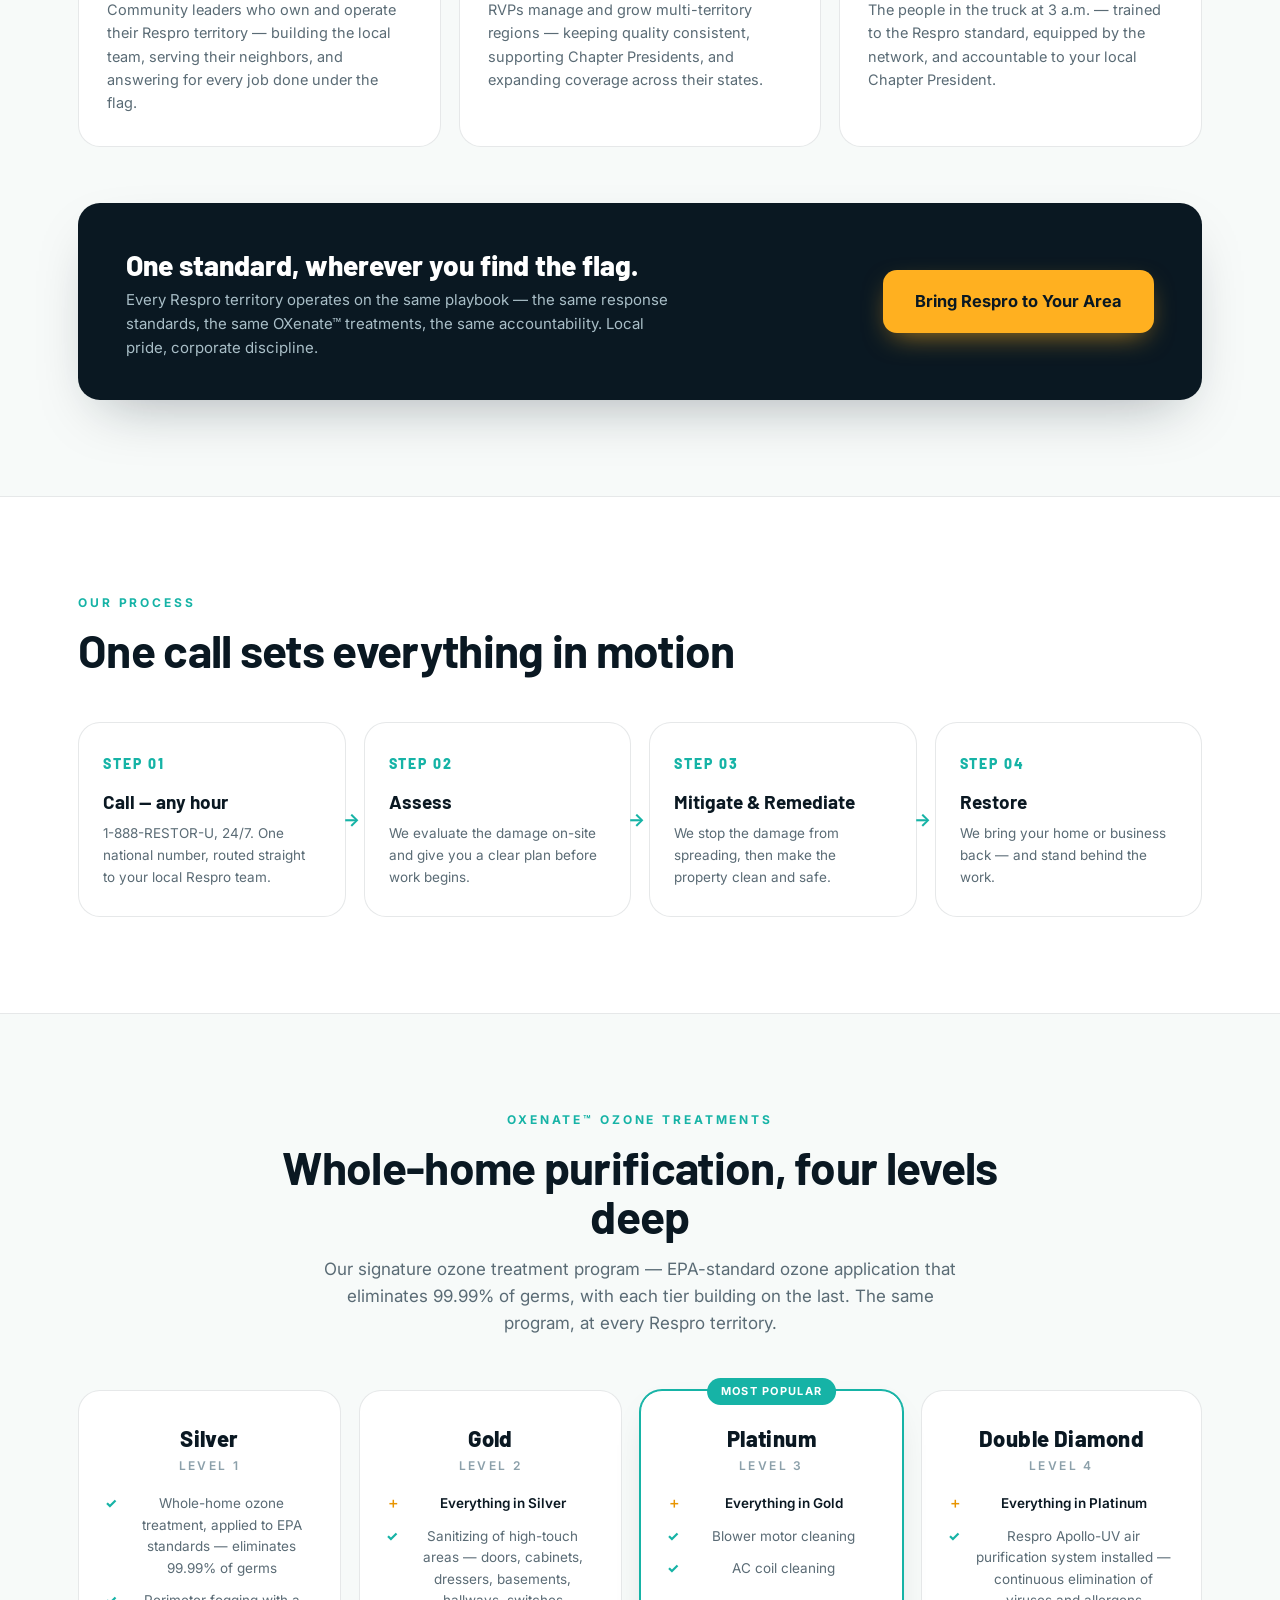
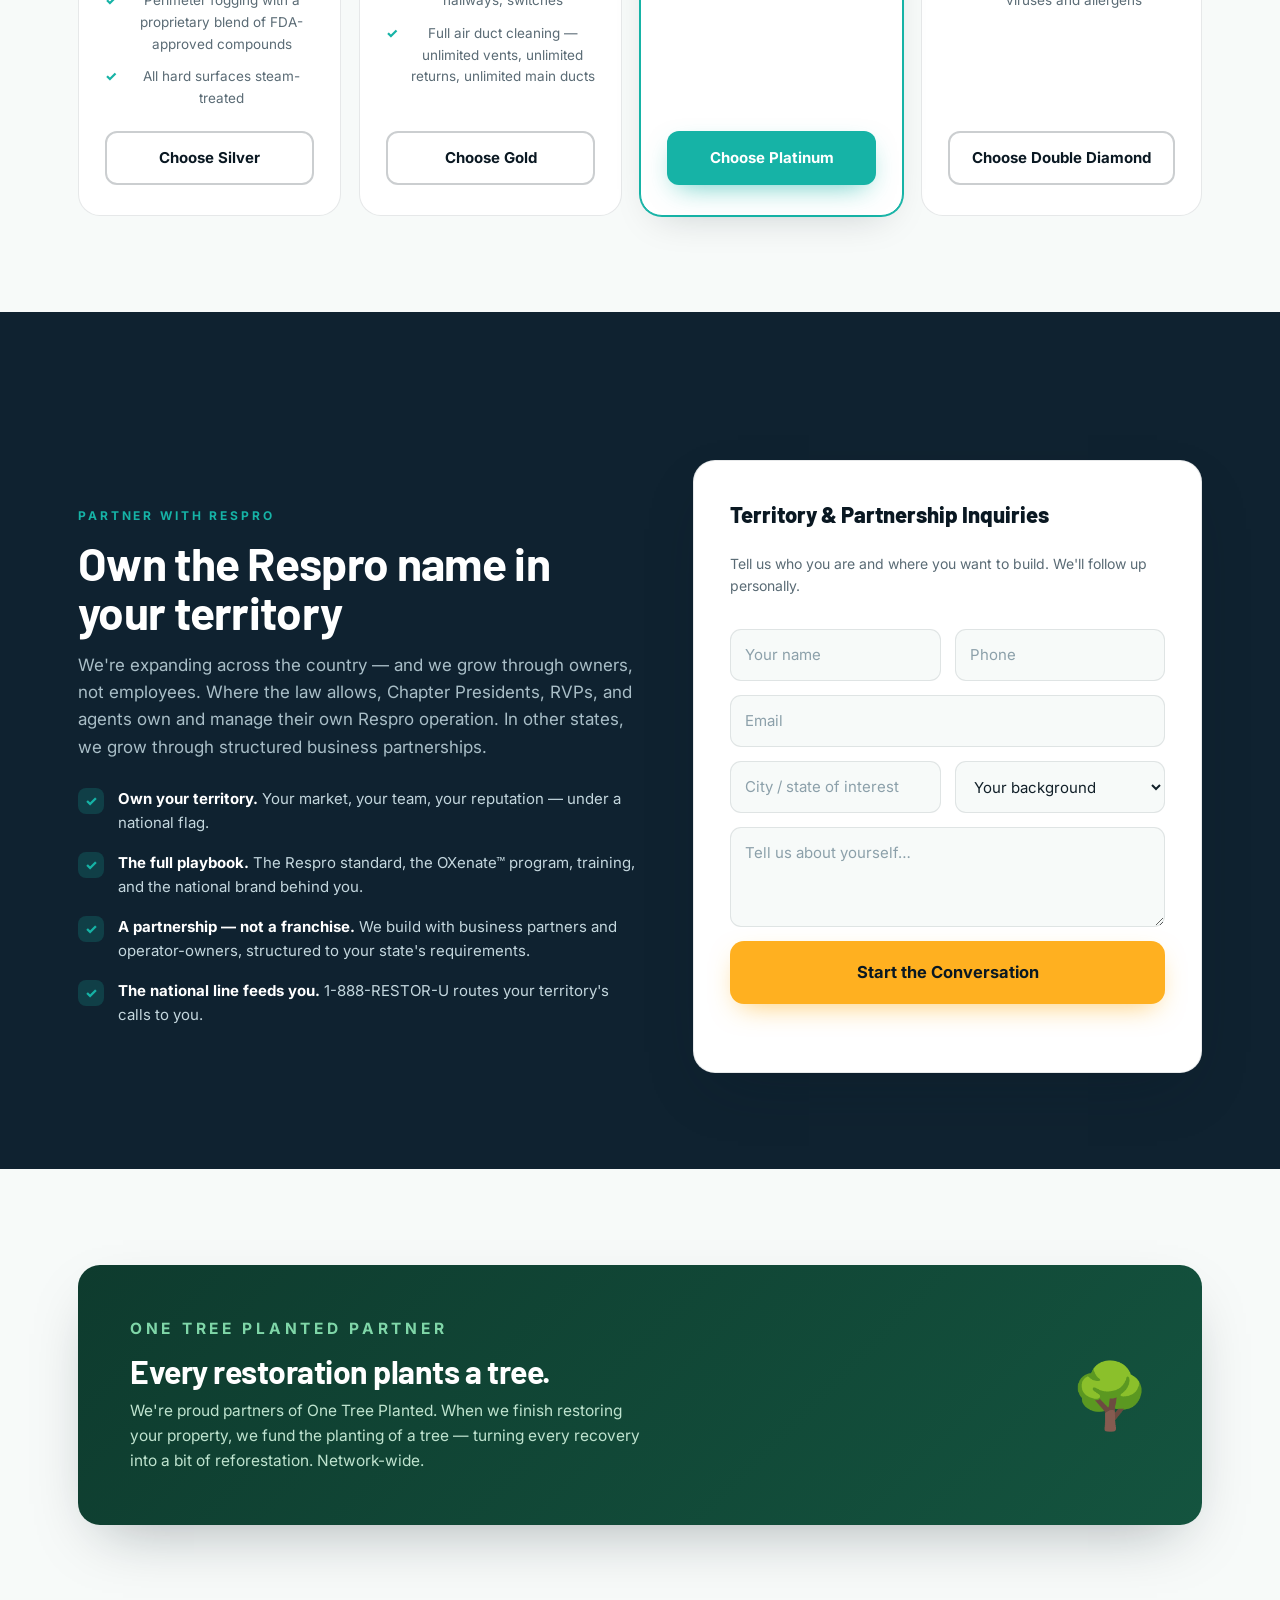
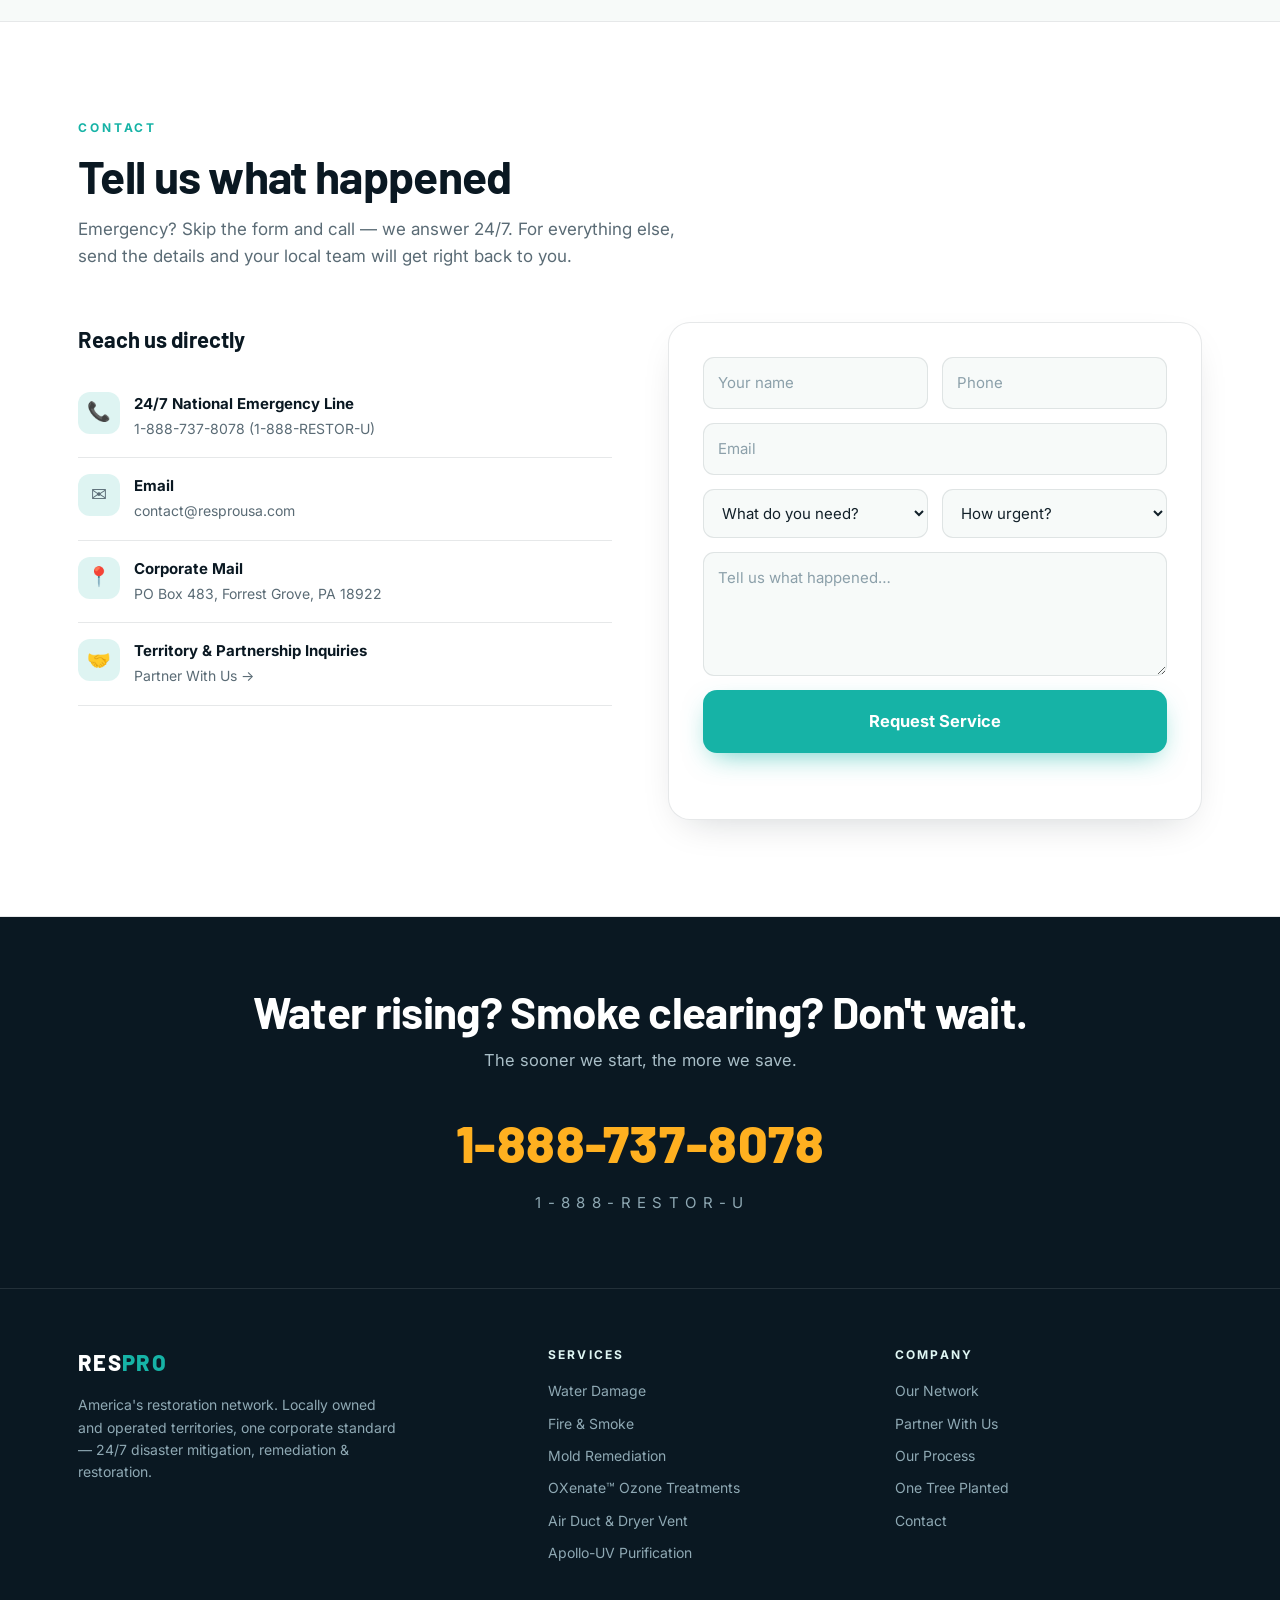
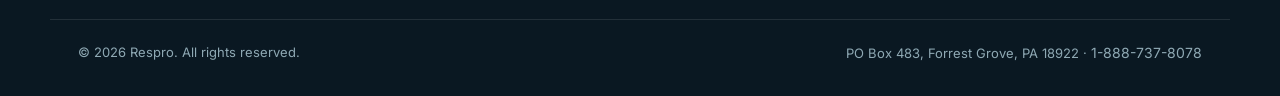
==== commit bfa195d5: "Corporate network expansion: Our Network (CP/RVP/agents), Partner With Us, residential/commercial sp" ====
--- a/index.html
+++ b/index.html
@@ -3,8 +3,8 @@
 <head>
 <meta charset="utf-8">
 <meta name="viewport" content="width=device-width, initial-scale=1">
-<title>Respro — 24/7 Disaster Mitigation, Remediation & Restoration | Fire · Water · Smoke · Mold</title>
-<meta name="description" content="Respro responds 24/7 to fire, water, smoke, and mold damage. Disaster mitigation, remediation, and restoration — plus OXenate ozone treatments, air duct and dryer vent cleaning, and UV air purification. Call 1-888-RESTOR-U.">
+<title>Respro — America's Restoration Network | 24/7 Fire · Water · Smoke · Mold</title>
+<meta name="description" content="Respro is a growing national restoration network — locally owned and operated territories backed by one corporate standard. 24/7 disaster mitigation, remediation, and restoration. Call 1-888-RESTOR-U.">
 <link rel="icon" href="favicon.svg" type="image/svg+xml">
 <link rel="preconnect" href="https://fonts.googleapis.com">
 <link rel="preconnect" href="https://fonts.gstatic.com" crossorigin>
@@ -16,7 +16,7 @@
 <!-- ═══ Emergency top bar ═══ -->
 <div class="topbar">
   <div class="container topbar__inner">
-    <span><span class="dot"></span>24/7 Emergency Response — we answer day and night</span>
+    <span><span class="dot"></span>24/7 Emergency Response — nationwide network, local teams</span>
     <a class="topbar__phone" href="tel:18887378078">1-888-RESTOR-U &nbsp;·&nbsp; 1-888-737-8078</a>
   </div>
 </div>
@@ -28,14 +28,14 @@
       <span class="brand__mark">R</span>
       <span>
         <span class="brand__name">RES<span>PRO</span></span>
-        <span class="brand__tag">Restoration Professionals</span>
+        <span class="brand__tag">America's Restoration Network</span>
       </span>
     </a>
     <nav class="nav__links">
       <a href="#services">Services</a>
-      <a href="#process">Our Process</a>
+      <a href="#network">Our Network</a>
       <a href="#oxenate">OXenate&trade;</a>
-      <a href="#onetree">One Tree Planted</a>
+      <a href="#partner">Partner With Us</a>
       <a href="#contact">Contact</a>
     </nav>
     <div class="nav__cta">
@@ -49,25 +49,47 @@
 <!-- ═══ Hero ═══ -->
 <section class="hero" id="top">
   <div class="container hero__inner">
-    <p class="eyebrow">Fire · Water · Smoke · Mold</p>
-    <h1 class="display">When disaster strikes,<br>we make it <em>right</em>.</h1>
-    <p class="hero__sub">Respro is your 24/7 disaster mitigation, remediation, and restoration team. One call, and we're moving — limiting the damage, protecting your property, and restoring your home or business.</p>
+    <p class="eyebrow">Fire · Water · Smoke · Mold — Residential &amp; Commercial</p>
+    <h1 class="display">One national standard.<br>Your <em>local</em> restoration team.</h1>
+    <p class="hero__sub">Respro is a growing national network of restoration professionals — locally owned and operated territories, one corporate standard of work. When disaster strikes, one call puts your local Respro team in motion, 24/7.</p>
     <div class="hero__cta">
       <a class="btn btn--amber btn--lg" href="tel:18887378078" data-analytics="hero_call">📞 Call Now — 24/7</a>
-      <a class="btn btn--ghost-light btn--lg" href="#services">Explore Services</a>
-    </div>
-    <p class="hero__phone-note">1-888-RESTOR-U — talk to a person, not a machine.</p>
+      <a class="btn btn--ghost-light btn--lg" href="#partner">Own a Territory</a>
+    </div>
+    <p class="hero__phone-note">1-888-RESTOR-U — one number, routed to your local team.</p>
     <div class="hero__strip">
       <div><strong>24 / 7 / 365</strong><span>Emergency response</span></div>
-      <div><strong>Mitigate → Remediate → Restore</strong><span>Full-cycle service</span></div>
-      <div><strong>Residential &amp; Commercial</strong><span>Homes and businesses</span></div>
-      <div><strong>One Tree Planted Partner</strong><span>A tree planted for every job</span></div>
+      <div><strong>Locally Owned</strong><span>Operator-run territories</span></div>
+      <div><strong>Nationally Backed</strong><span>One corporate standard</span></div>
+      <div><strong>Expanding Nationwide</strong><span>Territories &amp; partnerships open</span></div>
+    </div>
+  </div>
+</section>
+
+<!-- ═══ Residential / Commercial split ═══ -->
+<section class="section">
+  <div class="container">
+    <p class="kicker">Who we serve</p>
+    <h2 class="section__title display">Homes and businesses, coast to coast</h2>
+    <div class="split">
+      <div class="split__card split__card--res">
+        <span class="split__badge">Residential</span>
+        <h3>Your home, made whole again</h3>
+        <p>Water, fire, smoke, and mold damage handled start to finish — mitigation the same day, restoration until it's yours again.</p>
+        <div><a class="btn btn--teal" href="#services">Residential Services</a></div>
+      </div>
+      <div class="split__card split__card--com">
+        <span class="split__badge">Commercial</span>
+        <h3>Back in business, fast</h3>
+        <p>Every closed day costs you. Priority commercial response for offices, retail, hospitality, and industrial properties.</p>
+        <div><a class="btn btn--teal" href="#contact">Commercial Response</a></div>
+      </div>
     </div>
   </div>
 </section>
 
 <!-- ═══ Services ═══ -->
-<section class="section" id="services">
+<section class="section section--alt" id="services">
   <div class="container">
     <p class="kicker">What we do</p>
     <h2 class="section__title display">Full-cycle damage restoration, under one roof</h2>
@@ -110,6 +132,44 @@
         <p>Germicidal ultraviolet technology for homes and businesses — continuously treating the air for allergens, bacteria, and viruses.</p>
         <div class="svc__go">Whole-home air quality →</div>
       </div>
+    </div>
+  </div>
+</section>
+
+<!-- ═══ Our Network ═══ -->
+<section class="section" id="network">
+  <div class="container">
+    <p class="kicker">Our network</p>
+    <h2 class="section__title display">Locally owned. Nationally backed.</h2>
+    <p class="section__sub">Respro isn't a faceless national chain — it's local operators who own their territory and their reputation, held to one corporate standard and backed by the full Respro platform.</p>
+
+    <div class="network">
+      <div class="net">
+        <span class="net__num">01</span>
+        <span class="net__role">Territory Leadership</span>
+        <h3>Chapter Presidents</h3>
+        <p>Community leaders who own and operate their Respro territory — building the local team, serving their neighbors, and answering for every job done under the flag.</p>
+      </div>
+      <div class="net">
+        <span class="net__num">02</span>
+        <span class="net__role">Regional Leadership</span>
+        <h3>Regional Vice Presidents</h3>
+        <p>RVPs manage and grow multi-territory regions — keeping quality consistent, supporting Chapter Presidents, and expanding coverage across their states.</p>
+      </div>
+      <div class="net">
+        <span class="net__num">03</span>
+        <span class="net__role">On the Ground</span>
+        <h3>Agents &amp; Crews</h3>
+        <p>The people in the truck at 3 a.m. — trained to the Respro standard, equipped by the network, and accountable to your local Chapter President.</p>
+      </div>
+    </div>
+
+    <div class="strip">
+      <div>
+        <h3>One standard, wherever you find the flag.</h3>
+        <p>Every Respro territory operates on the same playbook — the same response standards, the same OXenate&trade; treatments, the same accountability. Local pride, corporate discipline.</p>
+      </div>
+      <a class="btn btn--amber btn--lg" href="#partner">Bring Respro to Your Area</a>
     </div>
   </div>
 </section>
@@ -123,7 +183,7 @@
       <li>
         <span class="steps__n">STEP 01</span>
         <h4>Call — any hour</h4>
-        <p>1-888-RESTOR-U, 24/7. Tell us what happened; we'll tell you exactly what happens next.</p>
+        <p>1-888-RESTOR-U, 24/7. One national number, routed straight to your local Respro team.</p>
       </li>
       <li>
         <span class="steps__n">STEP 02</span>
@@ -149,7 +209,7 @@
   <div class="container center">
     <p class="kicker">OXenate&trade; Ozone Treatments</p>
     <h2 class="section__title display">Whole-home purification, four levels deep</h2>
-    <p class="section__sub">Our signature ozone treatment program — EPA-standard ozone application that eliminates 99.99% of germs, with each tier building on the last.</p>
+    <p class="section__sub">Our signature ozone treatment program — EPA-standard ozone application that eliminates 99.99% of germs, with each tier building on the last. The same program, at every Respro territory.</p>
 
     <div class="tiers">
       <div class="tier">
@@ -196,28 +256,44 @@
   </div>
 </section>
 
-<!-- ═══ Why Respro ═══ -->
-<section class="section section--dark">
-  <div class="container">
-    <p class="kicker">Why Respro</p>
-    <h2 class="section__title display">Built for the worst day of your year</h2>
-    <div class="why">
+<!-- ═══ Partner With Us ═══ -->
+<section class="section section--dark" id="partner">
+  <div class="container">
+    <div class="partner">
       <div>
-        <h4>We answer at 3 a.m.</h4>
-        <p>Disasters don't keep business hours. Neither do we — a real person, around the clock.</p>
-      </div>
-      <div>
-        <h4>Speed limits damage</h4>
-        <p>Every hour water sits, damage compounds. Rapid mitigation protects your property and your claim.</p>
-      </div>
-      <div>
-        <h4>One team, start to finish</h4>
-        <p>Mitigation, remediation, and restoration under one roof — no handoffs, no runaround.</p>
-      </div>
-      <div>
-        <h4>We restore more than buildings</h4>
-        <p>For every job we complete, a tree is planted. Recovery for your home; a little recovery for the planet.</p>
-      </div>
+        <p class="kicker">Partner with Respro</p>
+        <h2 class="section__title display">Own the Respro name in your territory</h2>
+        <p class="section__sub">We're expanding across the country — and we grow through owners, not employees. Where the law allows, Chapter Presidents, RVPs, and agents own and manage their own Respro operation. In other states, we grow through structured business partnerships.</p>
+        <ul class="partner__points">
+          <li><span class="pip">✓</span><span><strong>Own your territory.</strong> Your market, your team, your reputation — under a national flag.</span></li>
+          <li><span class="pip">✓</span><span><strong>The full playbook.</strong> The Respro standard, the OXenate&trade; program, training, and the national brand behind you.</span></li>
+          <li><span class="pip">✓</span><span><strong>A partnership — not a franchise.</strong> We build with business partners and operator-owners, structured to your state's requirements.</span></li>
+          <li><span class="pip">✓</span><span><strong>The national line feeds you.</strong> 1-888-RESTOR-U routes your territory's calls to you.</span></li>
+        </ul>
+      </div>
+      <form class="partner__card form" data-form="partner-inquiry">
+        <h3>Territory &amp; Partnership Inquiries</h3>
+        <p>Tell us who you are and where you want to build. We'll follow up personally.</p>
+        <div class="form__row">
+          <input type="text" name="name" placeholder="Your name" required>
+          <input type="tel" name="phone" placeholder="Phone" required>
+        </div>
+        <input type="email" name="email" placeholder="Email" required>
+        <div class="form__row">
+          <input type="text" name="territory" placeholder="City / state of interest" required>
+          <select name="background">
+            <option value="" disabled selected>Your background</option>
+            <option>Restoration / trades</option>
+            <option>Insurance / adjusting</option>
+            <option>Business owner / investor</option>
+            <option>Sales leadership</option>
+            <option>Other</option>
+          </select>
+        </div>
+        <textarea name="details" rows="3" placeholder="Tell us about yourself…"></textarea>
+        <button class="btn btn--amber btn--lg btn--block" type="submit">Start the Conversation</button>
+        <div class="form__note" data-form-status></div>
+      </form>
     </div>
   </div>
 </section>
@@ -229,7 +305,7 @@
       <div>
         <p class="kicker" style="color:#7FD6A8">One Tree Planted Partner</p>
         <h3 class="display">Every restoration plants a tree.</h3>
-        <p>We're proud partners of One Tree Planted. When we finish restoring your property, we fund the planting of a tree — turning every recovery into a bit of reforestation.</p>
+        <p>We're proud partners of One Tree Planted. When we finish restoring your property, we fund the planting of a tree — turning every recovery into a bit of reforestation. Network-wide.</p>
       </div>
       <div class="tree__icon">🌳</div>
     </div>
@@ -241,7 +317,7 @@
   <div class="container">
     <p class="kicker">Contact</p>
     <h2 class="section__title display">Tell us what happened</h2>
-    <p class="section__sub">Emergency? Skip the form and call — we answer 24/7. For everything else, send the details and we'll get right back to you.</p>
+    <p class="section__sub">Emergency? Skip the form and call — we answer 24/7. For everything else, send the details and your local team will get right back to you.</p>
 
     <div class="contact">
       <div class="contact__info">
@@ -249,7 +325,7 @@
         <div class="contact__row">
           <span class="ic">📞</span>
           <div>
-            <strong>24/7 Emergency Line</strong>
+            <strong>24/7 National Emergency Line</strong>
             <a class="small" href="tel:18887378078">1-888-737-8078 (1-888-RESTOR-U)</a>
           </div>
         </div>
@@ -263,15 +339,15 @@
         <div class="contact__row">
           <span class="ic">📍</span>
           <div>
-            <strong>Mail</strong>
+            <strong>Corporate Mail</strong>
             <span>PO Box 483, Forrest Grove, PA 18922</span>
           </div>
         </div>
         <div class="contact__row">
-          <span class="ic">🕐</span>
+          <span class="ic">🤝</span>
           <div>
-            <strong>Hours</strong>
-            <span>Emergency response: 24 hours, 7 days. Office inquiries answered next business day.</span>
+            <strong>Territory &amp; Partnership Inquiries</strong>
+            <a class="small" href="#partner">Partner With Us →</a>
           </div>
         </div>
       </div>
@@ -292,6 +368,7 @@
             <option>Air duct cleaning</option>
             <option>Dryer vent cleaning</option>
             <option>UV air purification</option>
+            <option>Commercial response</option>
             <option>Something else</option>
           </select>
           <select name="urgency">
@@ -324,7 +401,7 @@
   <div class="container footer__inner">
     <div class="footer__brand">
       <span class="brand__name" style="color:#fff">RES<span>PRO</span></span>
-      <p>Disaster mitigation, remediation &amp; restoration. 24/7 emergency response for fire, water, smoke, and mold — residential and commercial.</p>
+      <p>America's restoration network. Locally owned and operated territories, one corporate standard — 24/7 disaster mitigation, remediation &amp; restoration.</p>
     </div>
     <div>
       <h5>Services</h5>
@@ -337,11 +414,11 @@
     </div>
     <div>
       <h5>Company</h5>
+      <a href="#network">Our Network</a>
+      <a href="#partner">Partner With Us</a>
       <a href="#process">Our Process</a>
       <a href="#onetree">One Tree Planted</a>
       <a href="#contact">Contact</a>
-      <a href="https://www.facebook.com" rel="noopener" target="_blank">Facebook</a>
-      <a href="https://www.instagram.com" rel="noopener" target="_blank">Instagram</a>
     </div>
   </div>
   <div class="container footer__legal">
--- a/styles.css
+++ b/styles.css
@@ -189,3 +189,47 @@
   .footer__inner{grid-template-columns:1fr}
   .topbar__inner{font-size:12px}
 }
+
+/* ============================================================
+   CORPORATE EXPANSION — network, partner, commercial split
+   ============================================================ */
+
+/* Residential / Commercial split */
+.split{display:grid;grid-template-columns:1fr 1fr;gap:18px;margin-top:48px}
+.split__card{position:relative;border-radius:var(--r-lg);padding:44px 38px;color:#fff;overflow:hidden;min-height:280px;display:flex;flex-direction:column;justify-content:flex-end}
+.split__card--res{background:linear-gradient(160deg,var(--navy-2),var(--navy-3) 60%,#1A4A57)}
+.split__card--com{background:linear-gradient(160deg,#123028,#14543F 70%,#186349)}
+.split__card::before{content:"";position:absolute;inset:0;background:radial-gradient(60% 50% at 85% 15%,rgba(22,179,166,.25),transparent 65%)}
+.split__card h3{font-family:'Barlow',sans-serif;font-size:28px;font-weight:800;position:relative;margin-bottom:8px}
+.split__card p{position:relative;color:#C4D7DE;font-size:15px;max-width:420px;margin-bottom:20px}
+.split__badge{position:absolute;top:26px;left:38px;font-size:11px;letter-spacing:.22em;text-transform:uppercase;font-weight:700;color:var(--teal);z-index:1}
+
+/* Network structure */
+.network{display:grid;grid-template-columns:repeat(3,1fr);gap:18px;margin-top:48px}
+.net{background:var(--white);border:1px solid var(--line);border-radius:var(--r-lg);padding:32px 28px;position:relative}
+.net__role{font-size:11px;letter-spacing:.2em;text-transform:uppercase;color:var(--teal-deep);font-weight:800}
+.net h3{font-family:'Barlow',sans-serif;font-size:22px;font-weight:800;color:var(--navy);margin:8px 0 10px}
+.net p{color:var(--muted);font-size:14.5px}
+.net__num{position:absolute;top:22px;right:26px;font-family:'Barlow',sans-serif;font-weight:800;font-size:44px;color:rgba(22,179,166,.14);line-height:1}
+
+/* Locally owned strip */
+.strip{background:var(--navy);color:#fff;border-radius:var(--r-lg);padding:40px 48px;display:flex;align-items:center;justify-content:space-between;gap:28px;margin-top:56px;flex-wrap:wrap;box-shadow:var(--shadow)}
+.strip h3{font-family:'Barlow',sans-serif;font-size:clamp(20px,2.6vw,28px);font-weight:800}
+.strip p{color:#A9BEC7;font-size:15px;max-width:560px}
+
+/* Partner section */
+.partner{display:grid;grid-template-columns:1.1fr 1fr;gap:56px;align-items:center;margin-top:52px}
+.partner__points{list-style:none;display:flex;flex-direction:column;gap:16px;margin-top:26px}
+.partner__points li{display:flex;gap:14px;align-items:flex-start;font-size:15px;color:#C4D7DE}
+.partner__points .pip{width:26px;height:26px;border-radius:8px;background:rgba(22,179,166,.2);color:var(--teal);display:flex;align-items:center;justify-content:center;font-weight:800;font-size:14px;flex-shrink:0;margin-top:1px}
+.partner__points strong{color:#fff}
+.partner__card{background:var(--white);color:var(--ink);border-radius:var(--r-lg);padding:36px;box-shadow:var(--shadow)}
+.partner__card h3{font-family:'Barlow',sans-serif;font-size:22px;font-weight:800;color:var(--navy);margin-bottom:6px}
+.partner__card>p{color:var(--muted);font-size:14px;margin-bottom:18px}
+
+@media(max-width:960px){
+  .split{grid-template-columns:1fr}
+  .network{grid-template-columns:1fr}
+  .partner{grid-template-columns:1fr}
+  .strip{flex-direction:column;text-align:center}
+}
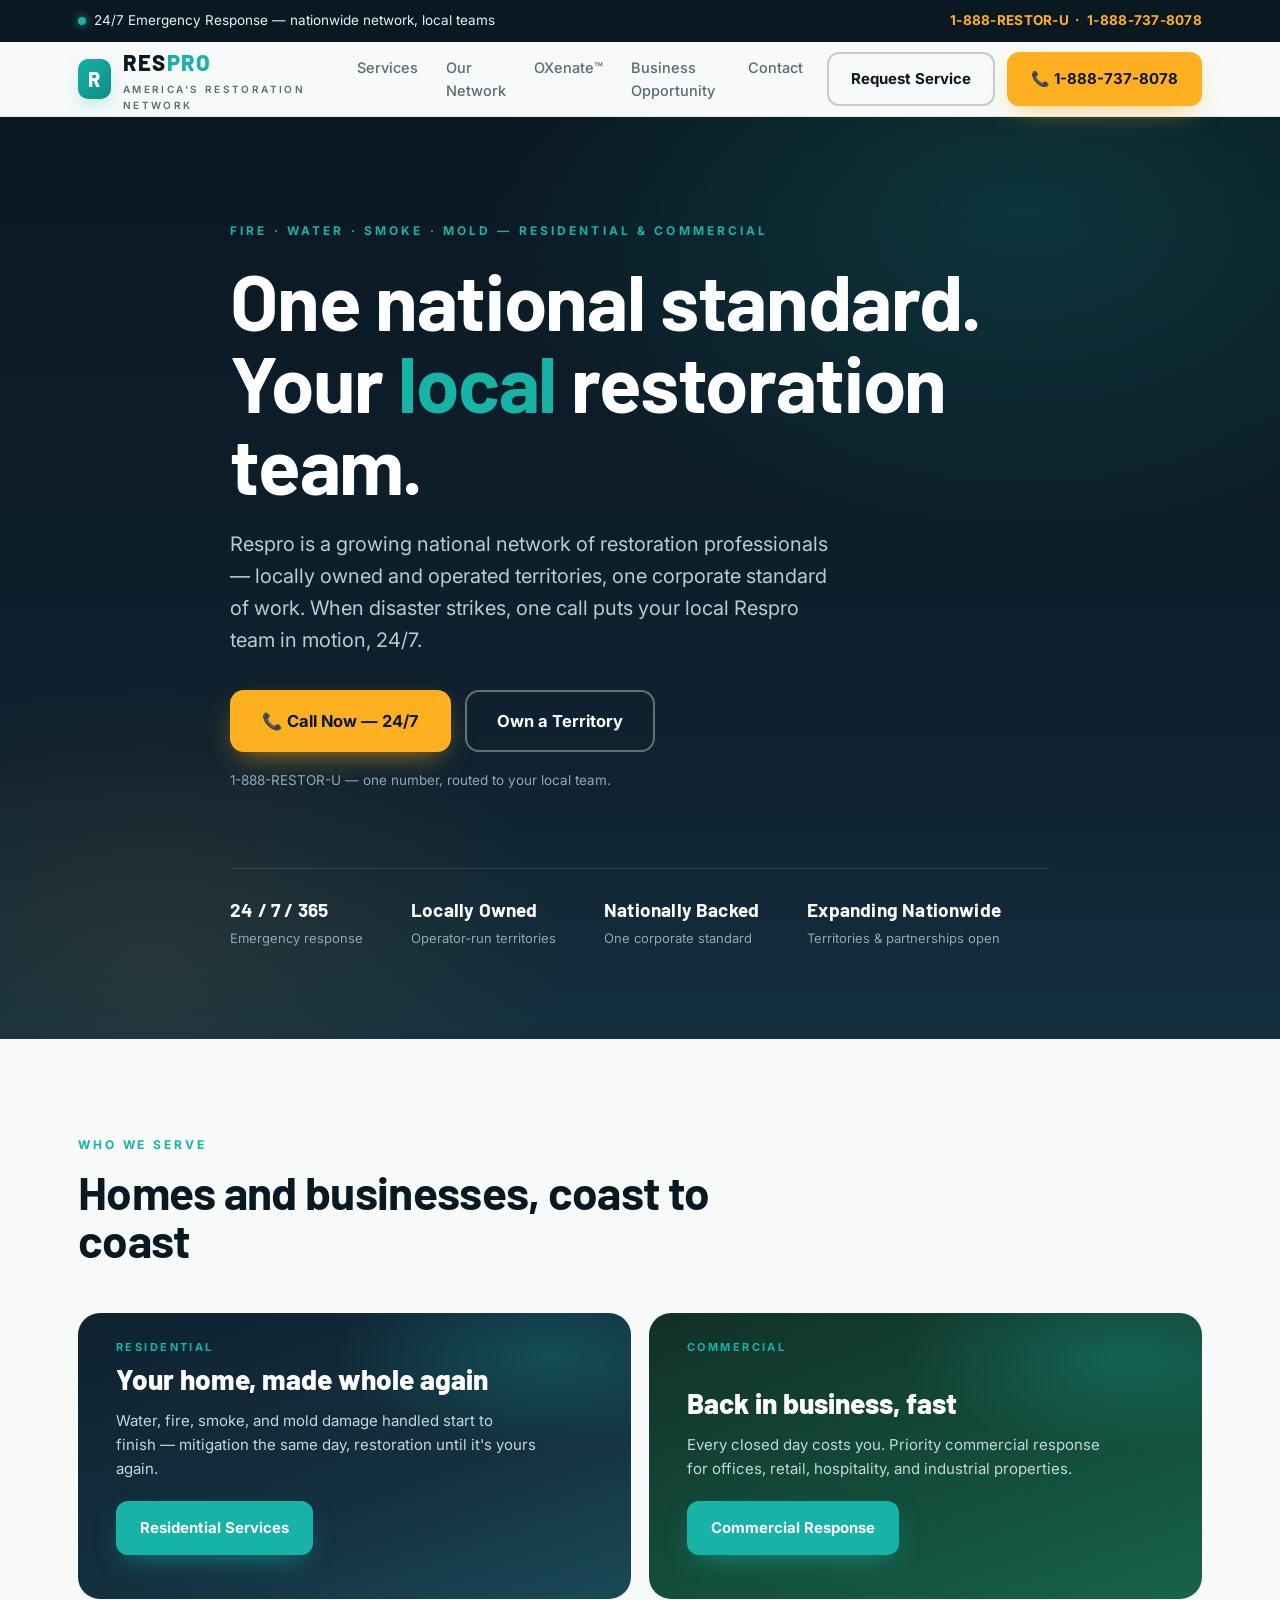
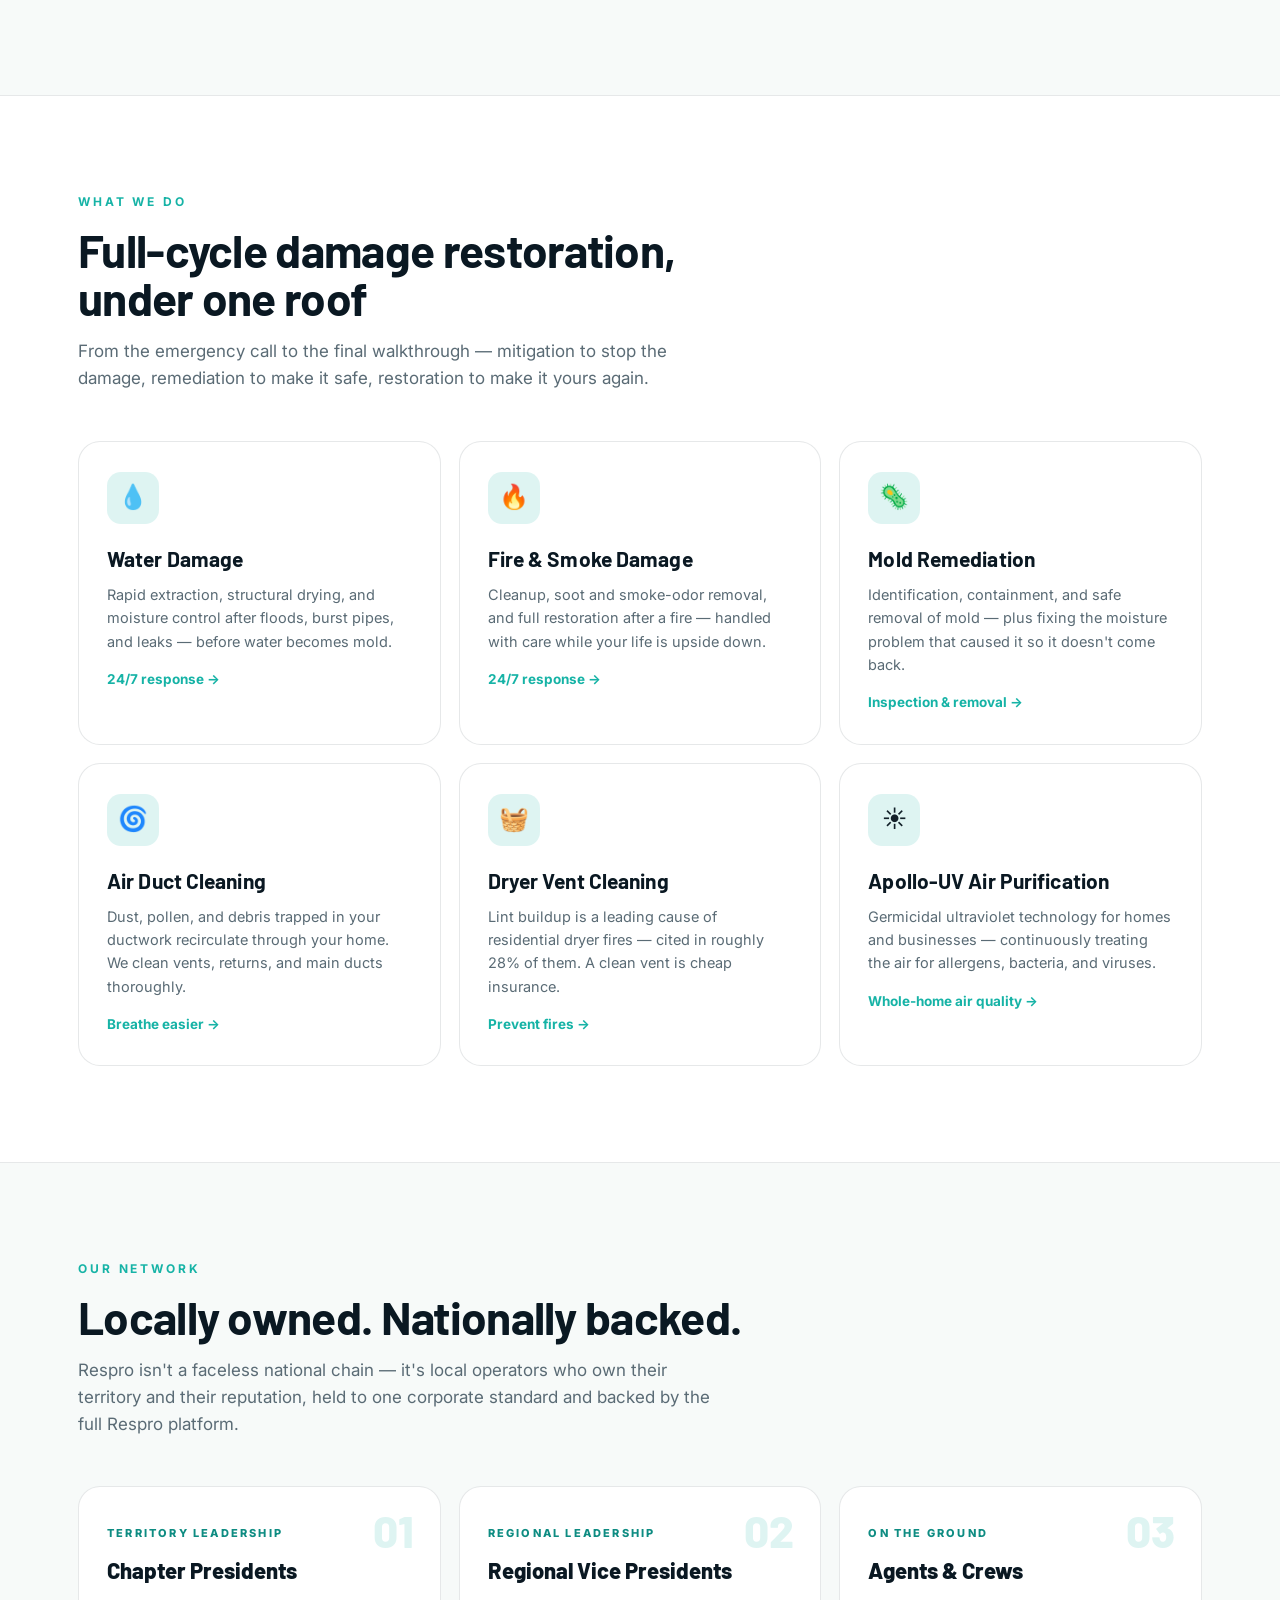
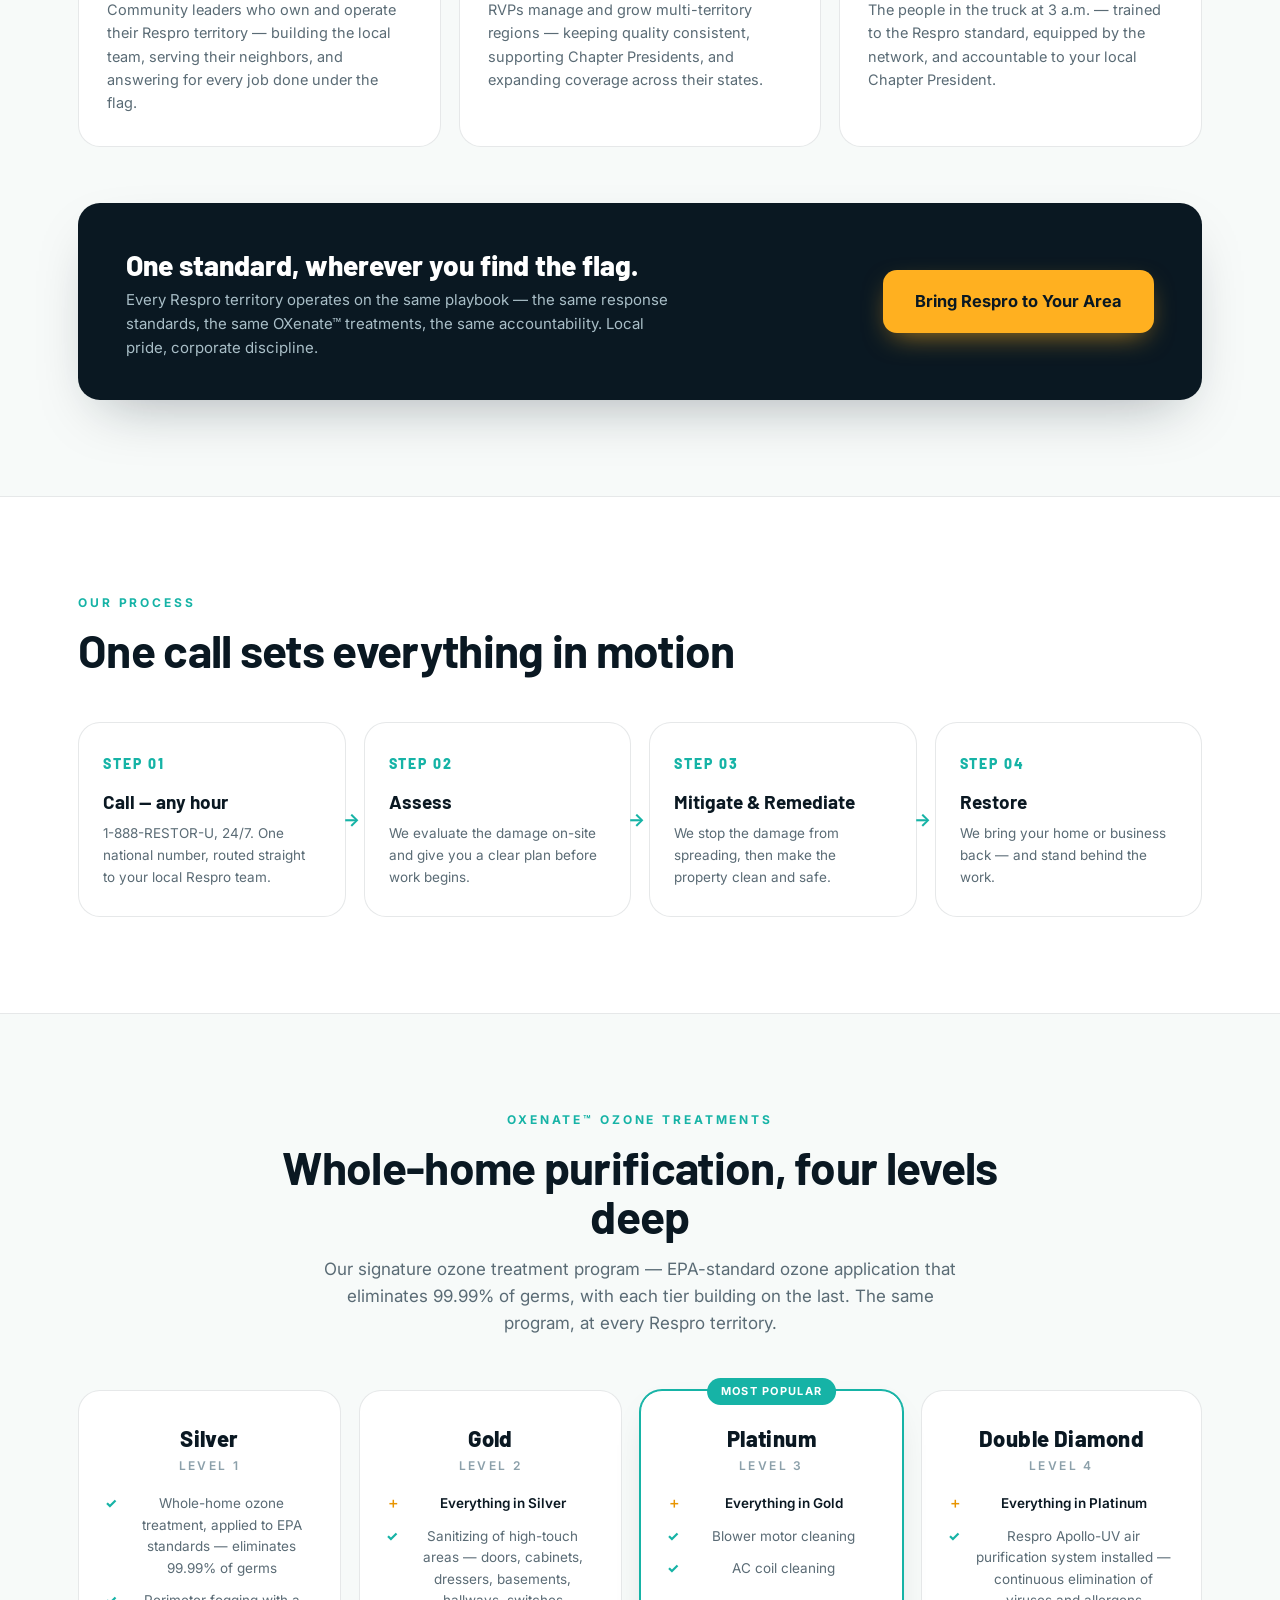
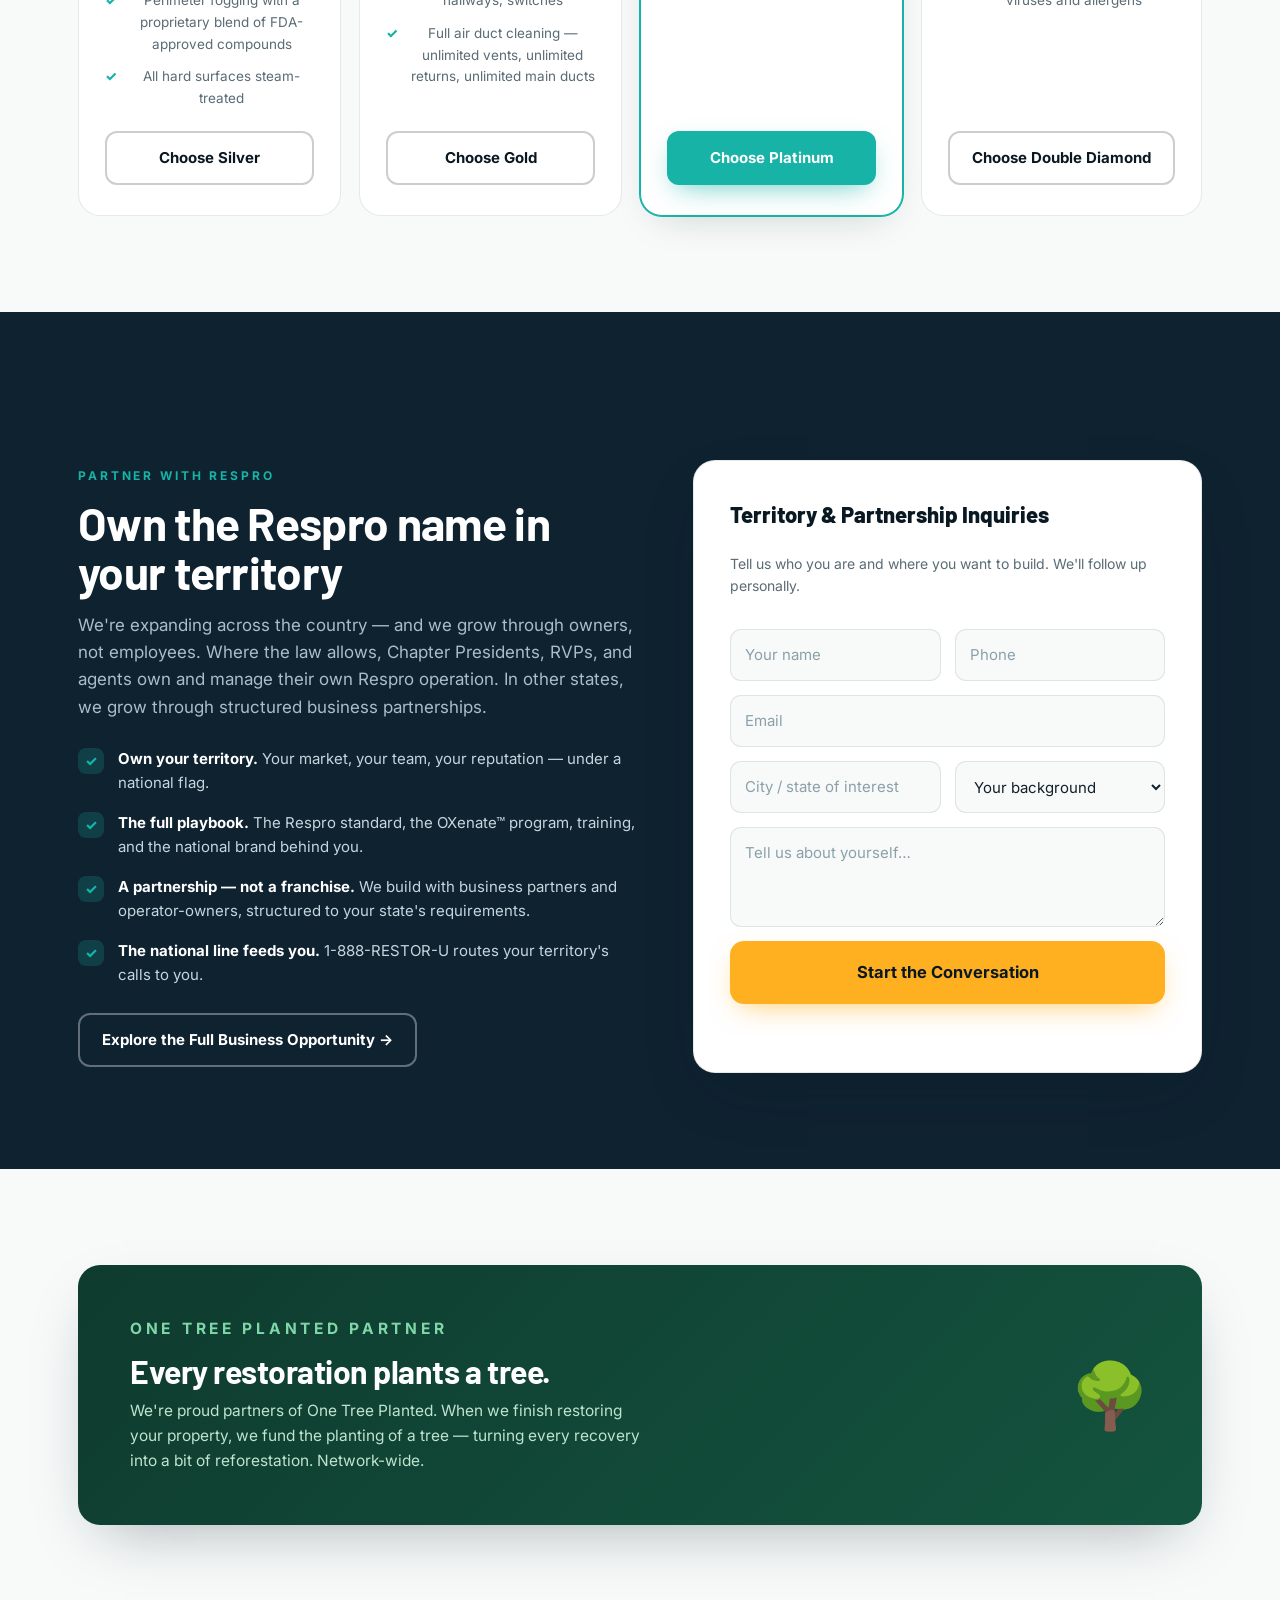
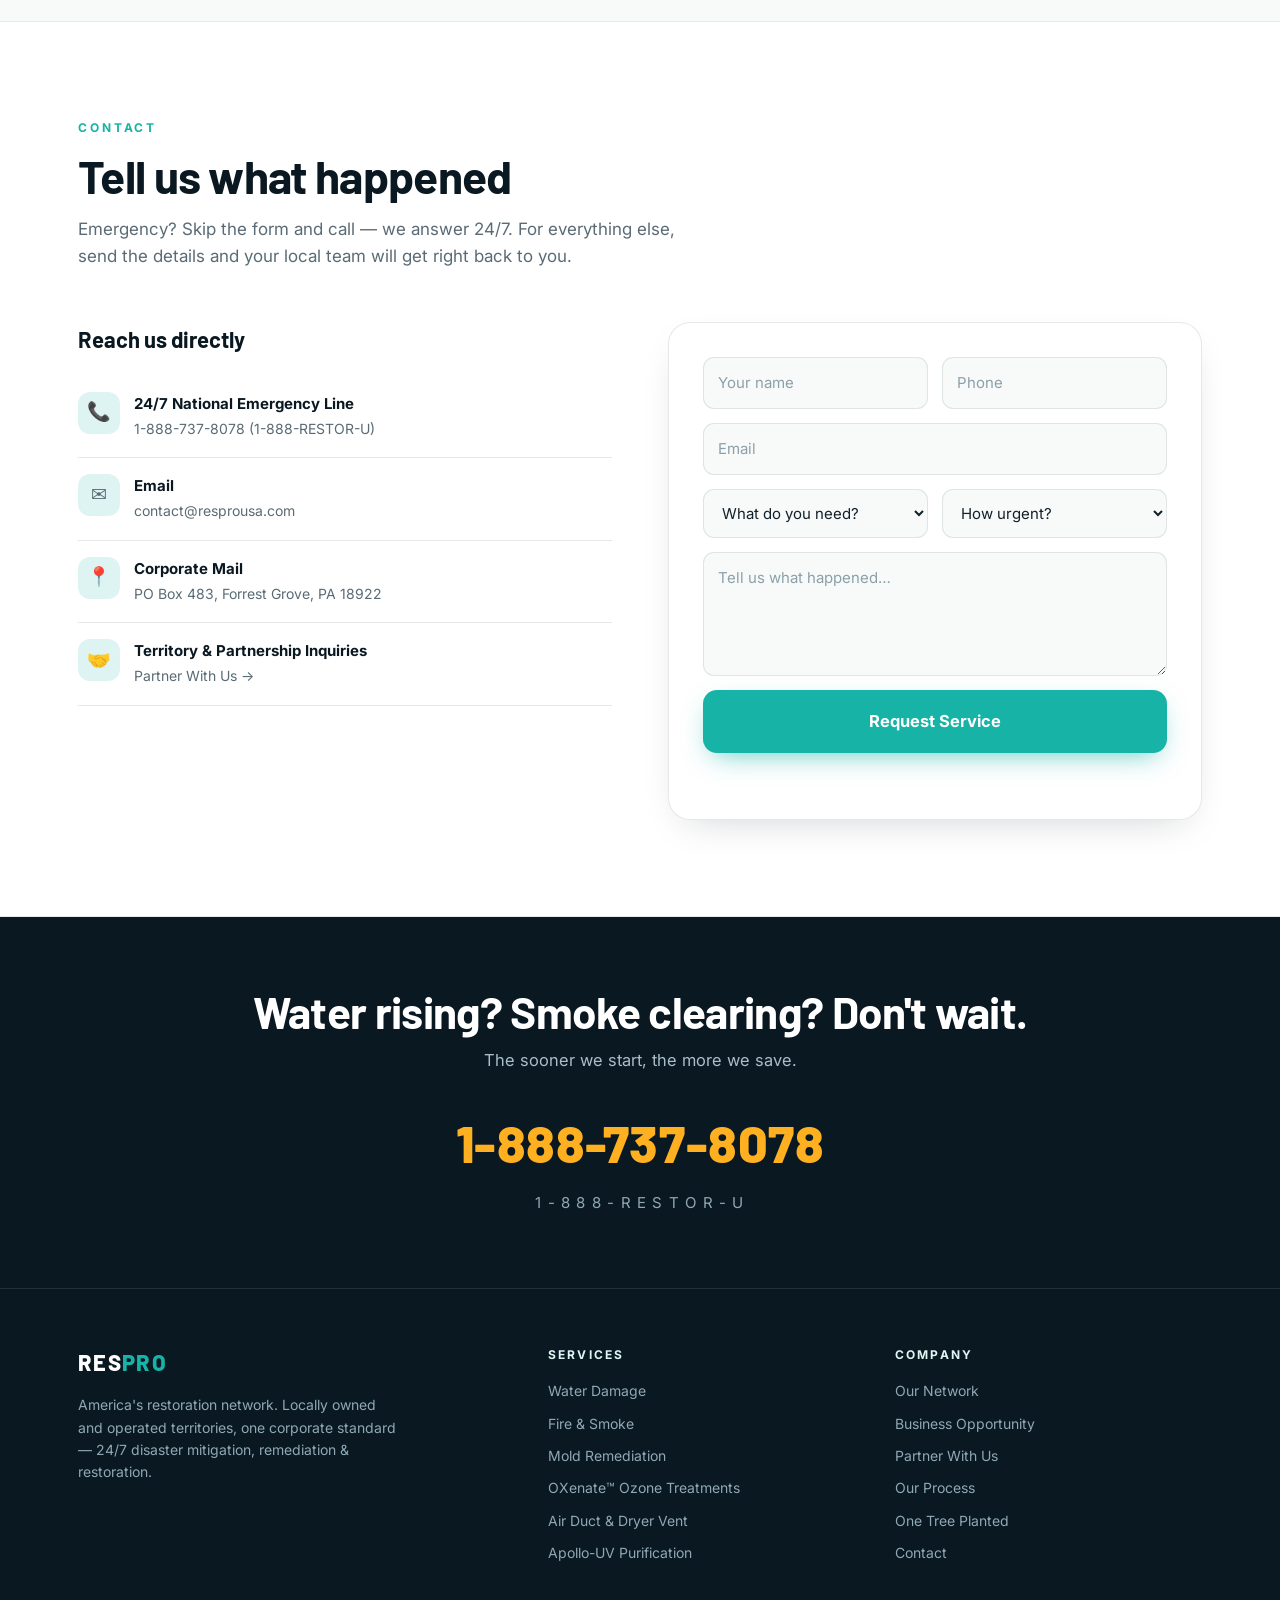
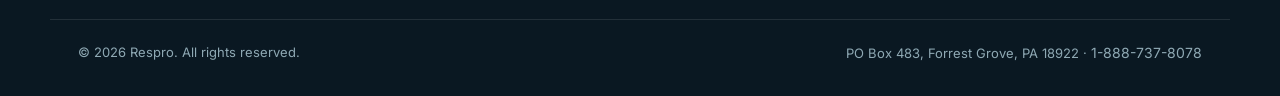
==== commit 09ea25e8: "Business Opportunity page for operators + full SEO/AI-search optimization operators.html: keyword-ri" ====
--- a/index.html
+++ b/index.html
@@ -3,9 +3,50 @@
 <head>
 <meta charset="utf-8">
 <meta name="viewport" content="width=device-width, initial-scale=1">
-<title>Respro — America's Restoration Network | 24/7 Fire · Water · Smoke · Mold</title>
-<meta name="description" content="Respro is a growing national restoration network — locally owned and operated territories backed by one corporate standard. 24/7 disaster mitigation, remediation, and restoration. Call 1-888-RESTOR-U.">
+<title>Respro — 24/7 Water Damage, Fire & Smoke Restoration, Mold Remediation | America's Restoration Network</title>
+<meta name="description" content="Respro provides 24/7 emergency water damage restoration, fire and smoke damage cleanup, and mold remediation for homes and businesses — a national restoration network of locally owned territories. Call 1-888-RESTOR-U (1-888-737-8078).">
+<meta name="keywords" content="water damage restoration, fire damage restoration, smoke damage cleanup, mold remediation, emergency restoration company, disaster restoration, flood cleanup, air duct cleaning, dryer vent cleaning, ozone treatment, restoration company near me, 24/7 restoration services">
+<link rel="canonical" href="https://prguzzi-cmyk.github.io/resprousa-com/">
+<meta property="og:type" content="website">
+<meta property="og:title" content="Respro — America's Restoration Network | 24/7 Water, Fire, Smoke & Mold">
+<meta property="og:description" content="One national standard, your local restoration team. 24/7 emergency water, fire, smoke & mold restoration. Call 1-888-RESTOR-U.">
+<meta property="og:url" content="https://prguzzi-cmyk.github.io/resprousa-com/">
+<meta name="twitter:card" content="summary">
 <link rel="icon" href="favicon.svg" type="image/svg+xml">
+<script type="application/ld+json">
+{
+  "@context": "https://schema.org",
+  "@type": "HomeAndConstructionBusiness",
+  "name": "Respro",
+  "alternateName": "Respro USA — America's Restoration Network",
+  "description": "24/7 emergency water damage restoration, fire and smoke damage cleanup, mold remediation, air duct cleaning, dryer vent cleaning, UV air purification, and OXenate ozone treatments for residential and commercial properties.",
+  "url": "https://prguzzi-cmyk.github.io/resprousa-com/",
+  "telephone": "+1-888-737-8078",
+  "email": "contact@resprousa.com",
+  "address": {
+    "@type": "PostalAddress",
+    "postOfficeBoxNumber": "483",
+    "addressLocality": "Forrest Grove",
+    "addressRegion": "PA",
+    "postalCode": "18922",
+    "addressCountry": "US"
+  },
+  "openingHours": "Mo-Su 00:00-24:00",
+  "areaServed": "United States",
+  "hasOfferCatalog": {
+    "@type": "OfferCatalog",
+    "name": "Restoration Services",
+    "itemListElement": [
+      {"@type": "Offer", "itemOffered": {"@type": "Service", "name": "Water Damage Restoration", "description": "24/7 emergency water extraction, structural drying, and flood cleanup."}},
+      {"@type": "Offer", "itemOffered": {"@type": "Service", "name": "Fire and Smoke Damage Restoration", "description": "Fire cleanup, soot removal, smoke odor elimination, and full restoration."}},
+      {"@type": "Offer", "itemOffered": {"@type": "Service", "name": "Mold Remediation", "description": "Mold inspection, containment, and safe removal with moisture-source repair."}},
+      {"@type": "Offer", "itemOffered": {"@type": "Service", "name": "Air Duct Cleaning", "description": "Full duct system cleaning — vents, returns, and main ducts."}},
+      {"@type": "Offer", "itemOffered": {"@type": "Service", "name": "Dryer Vent Cleaning", "description": "Lint removal to reduce dryer-fire risk."}},
+      {"@type": "Offer", "itemOffered": {"@type": "Service", "name": "OXenate Ozone Treatment", "description": "Whole-home ozone purification in four tiers: Silver, Gold, Platinum, Double Diamond."}}
+    ]
+  }
+}
+</script>
 <link rel="preconnect" href="https://fonts.googleapis.com">
 <link rel="preconnect" href="https://fonts.gstatic.com" crossorigin>
 <link href="https://fonts.googleapis.com/css2?family=Barlow:wght@600;700;800&family=Inter:wght@400;500;600;700&display=swap" rel="stylesheet">
@@ -35,7 +76,7 @@
       <a href="#services">Services</a>
       <a href="#network">Our Network</a>
       <a href="#oxenate">OXenate&trade;</a>
-      <a href="#partner">Partner With Us</a>
+      <a href="operators.html">Business Opportunity</a>
       <a href="#contact">Contact</a>
     </nav>
     <div class="nav__cta">
@@ -270,6 +311,7 @@
           <li><span class="pip">✓</span><span><strong>A partnership — not a franchise.</strong> We build with business partners and operator-owners, structured to your state's requirements.</span></li>
           <li><span class="pip">✓</span><span><strong>The national line feeds you.</strong> 1-888-RESTOR-U routes your territory's calls to you.</span></li>
         </ul>
+        <p style="margin-top:26px"><a class="btn btn--ghost-light" href="operators.html">Explore the Full Business Opportunity →</a></p>
       </div>
       <form class="partner__card form" data-form="partner-inquiry">
         <h3>Territory &amp; Partnership Inquiries</h3>
@@ -415,6 +457,7 @@
     <div>
       <h5>Company</h5>
       <a href="#network">Our Network</a>
+      <a href="operators.html">Business Opportunity</a>
       <a href="#partner">Partner With Us</a>
       <a href="#process">Our Process</a>
       <a href="#onetree">One Tree Planted</a>
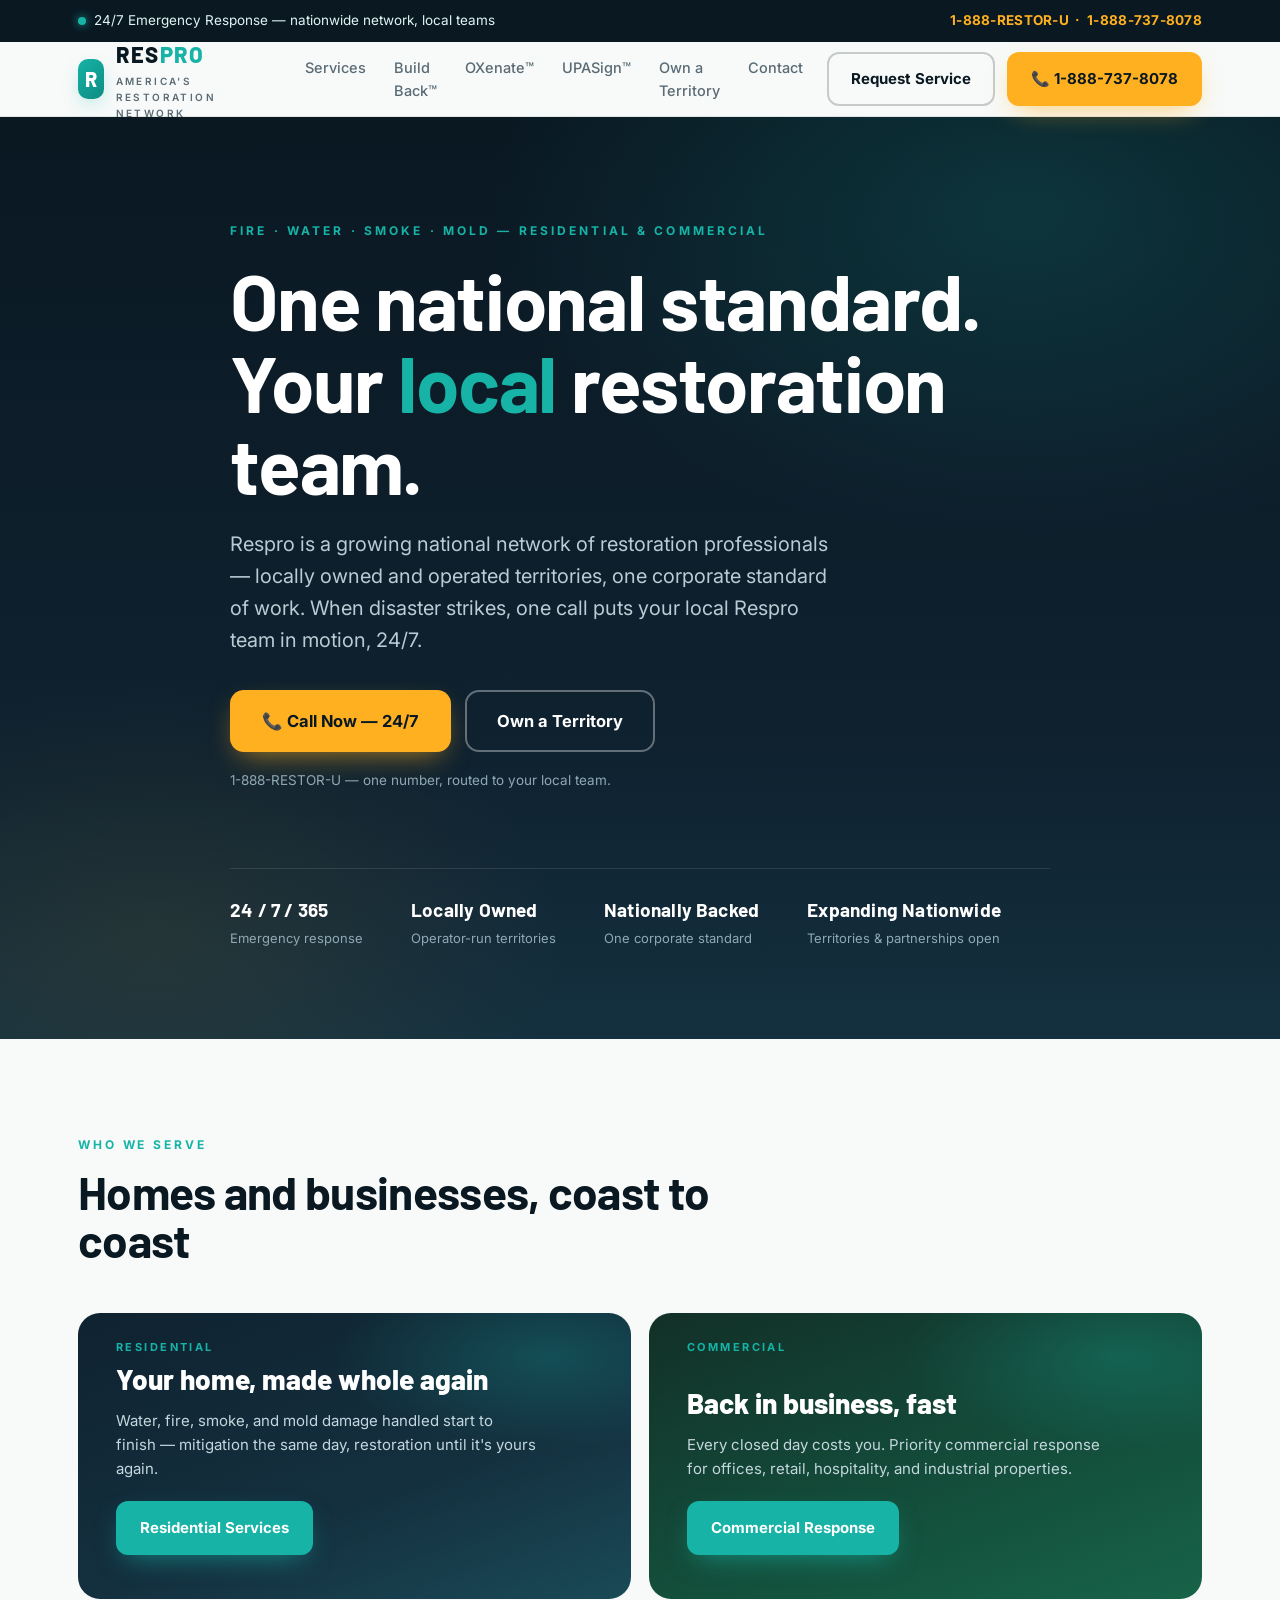
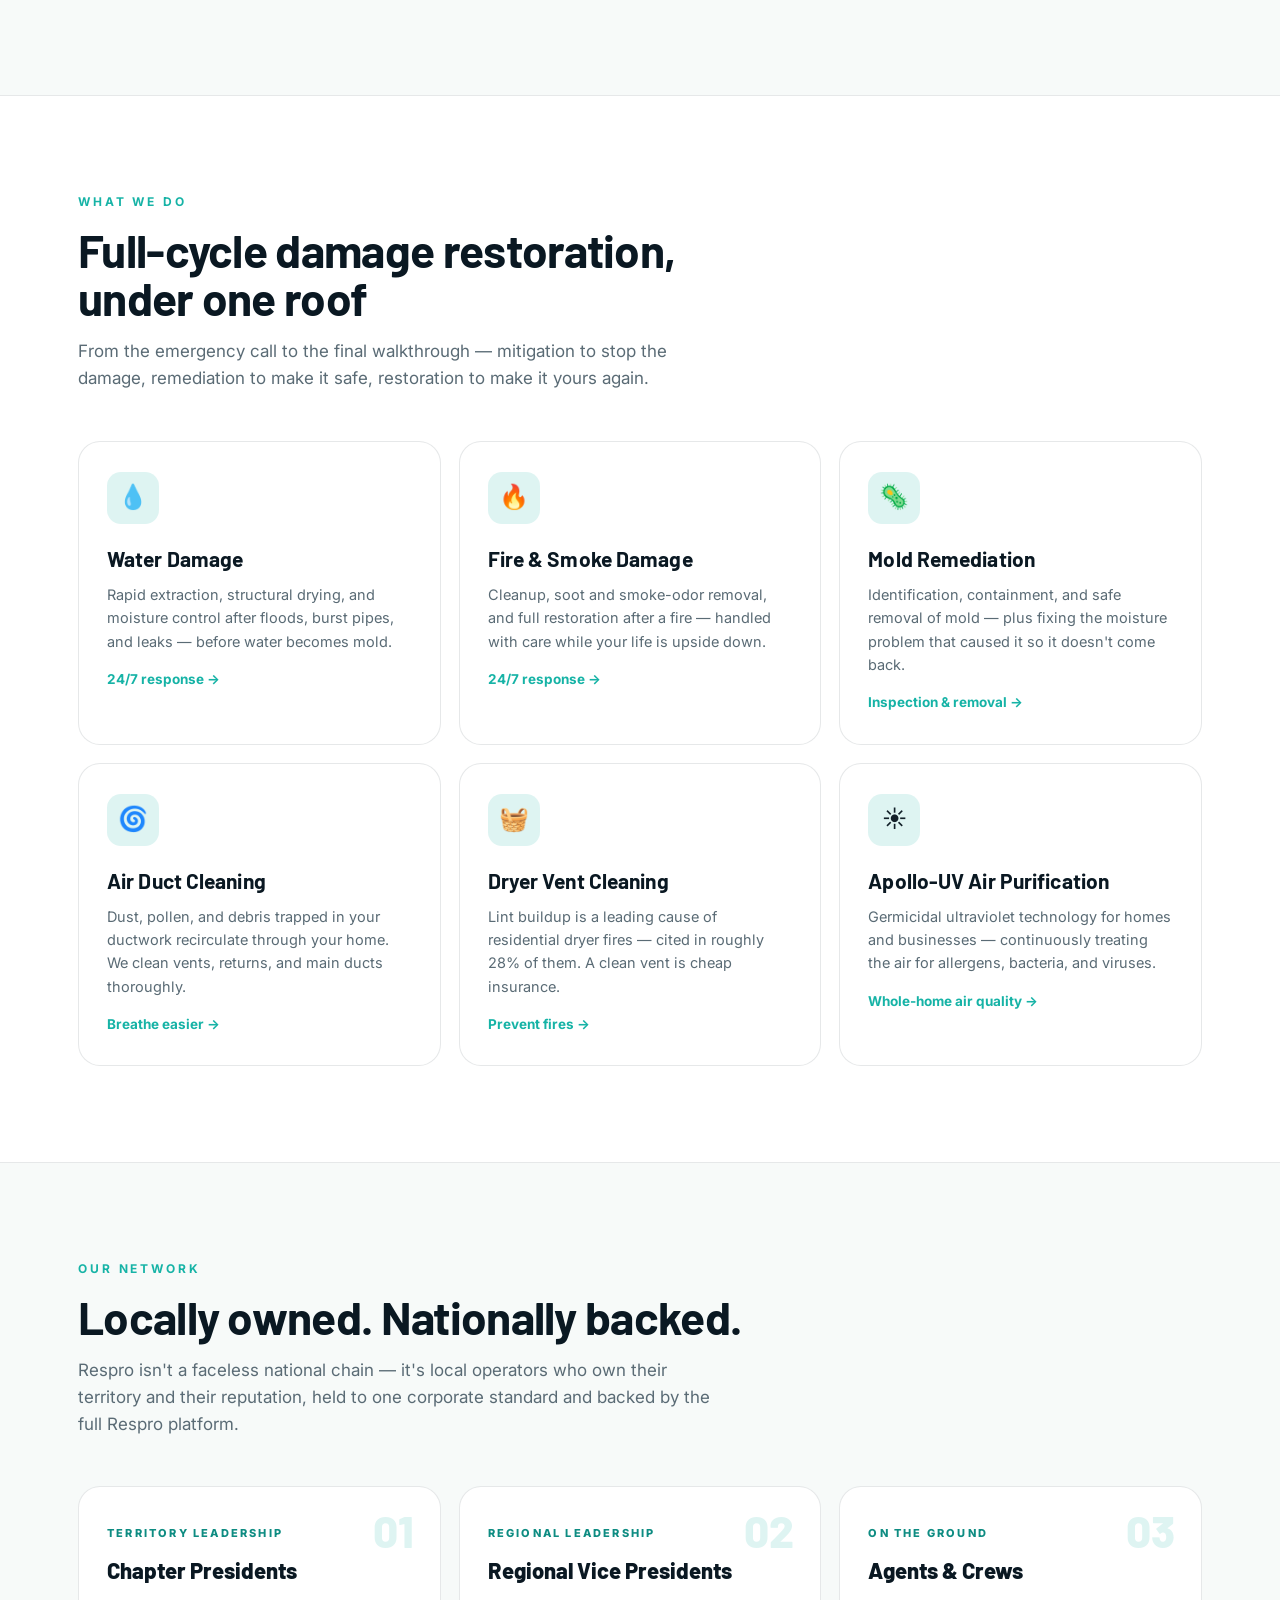
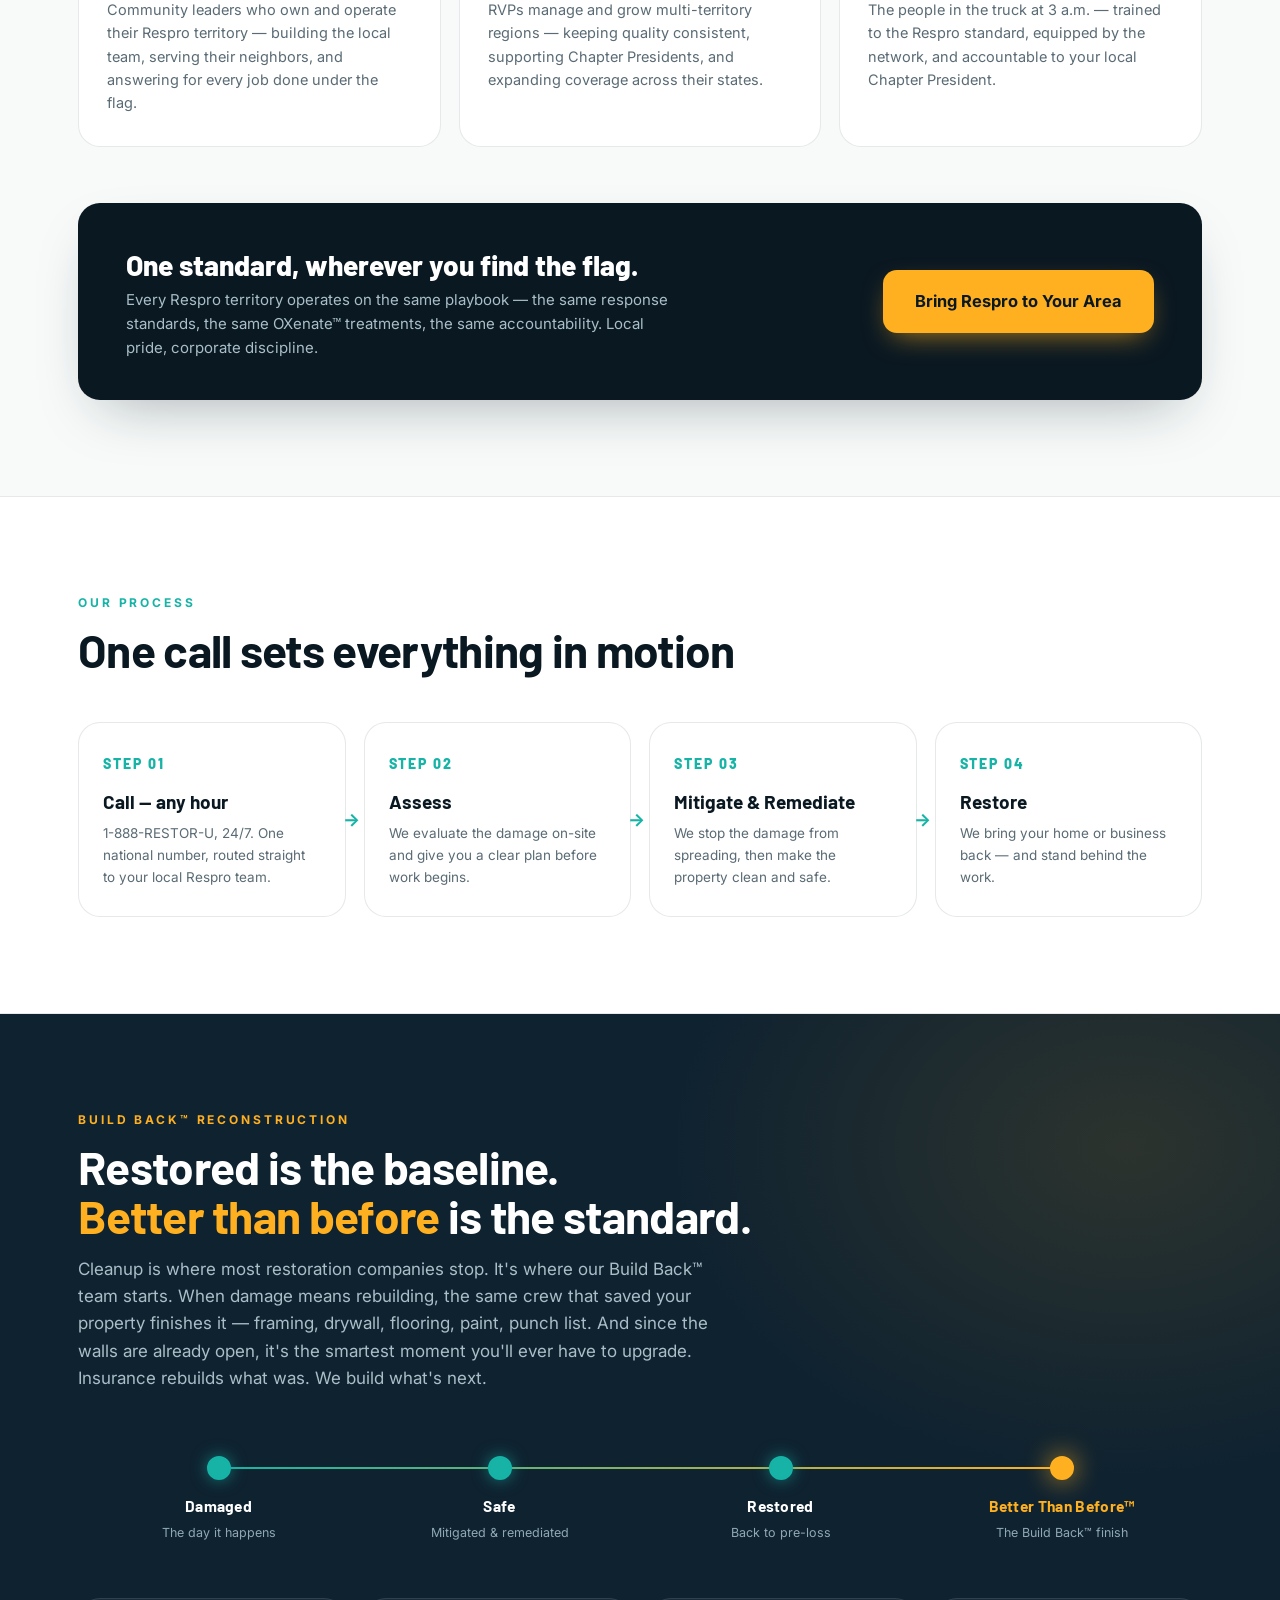
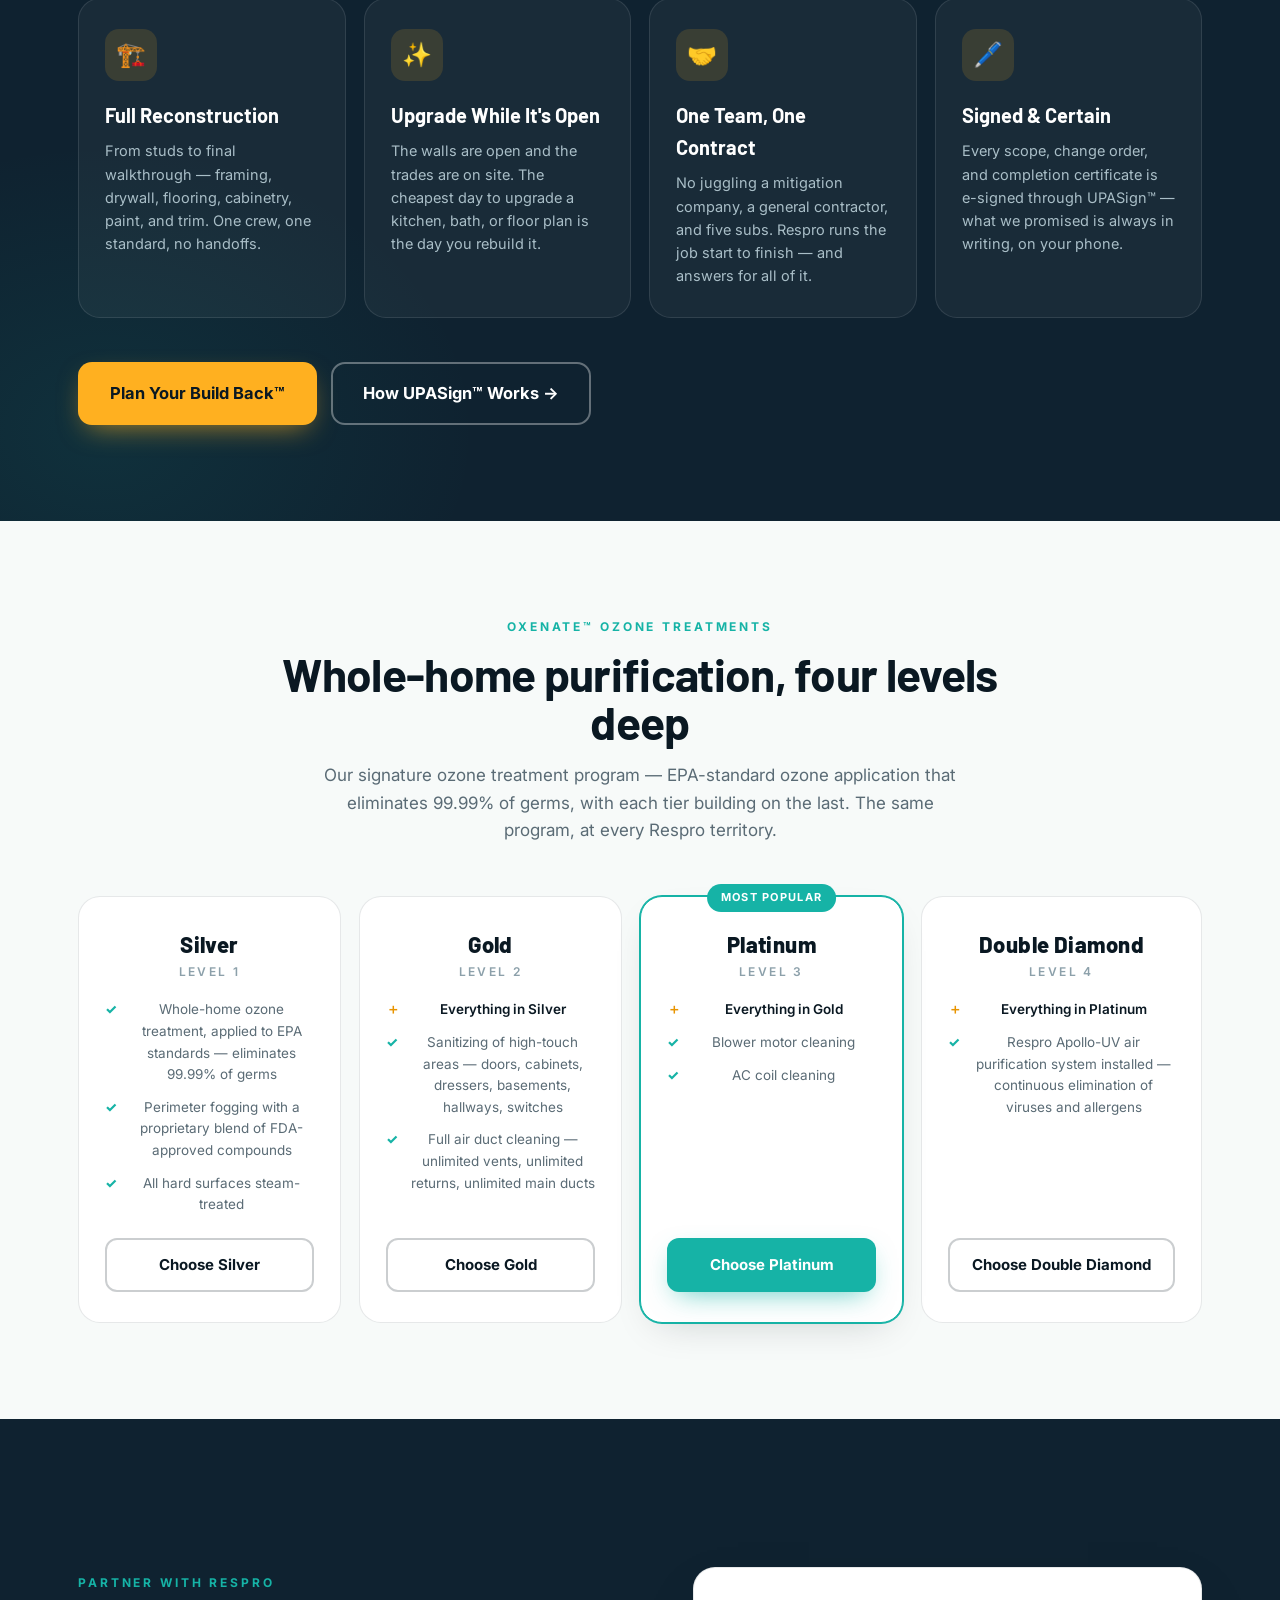
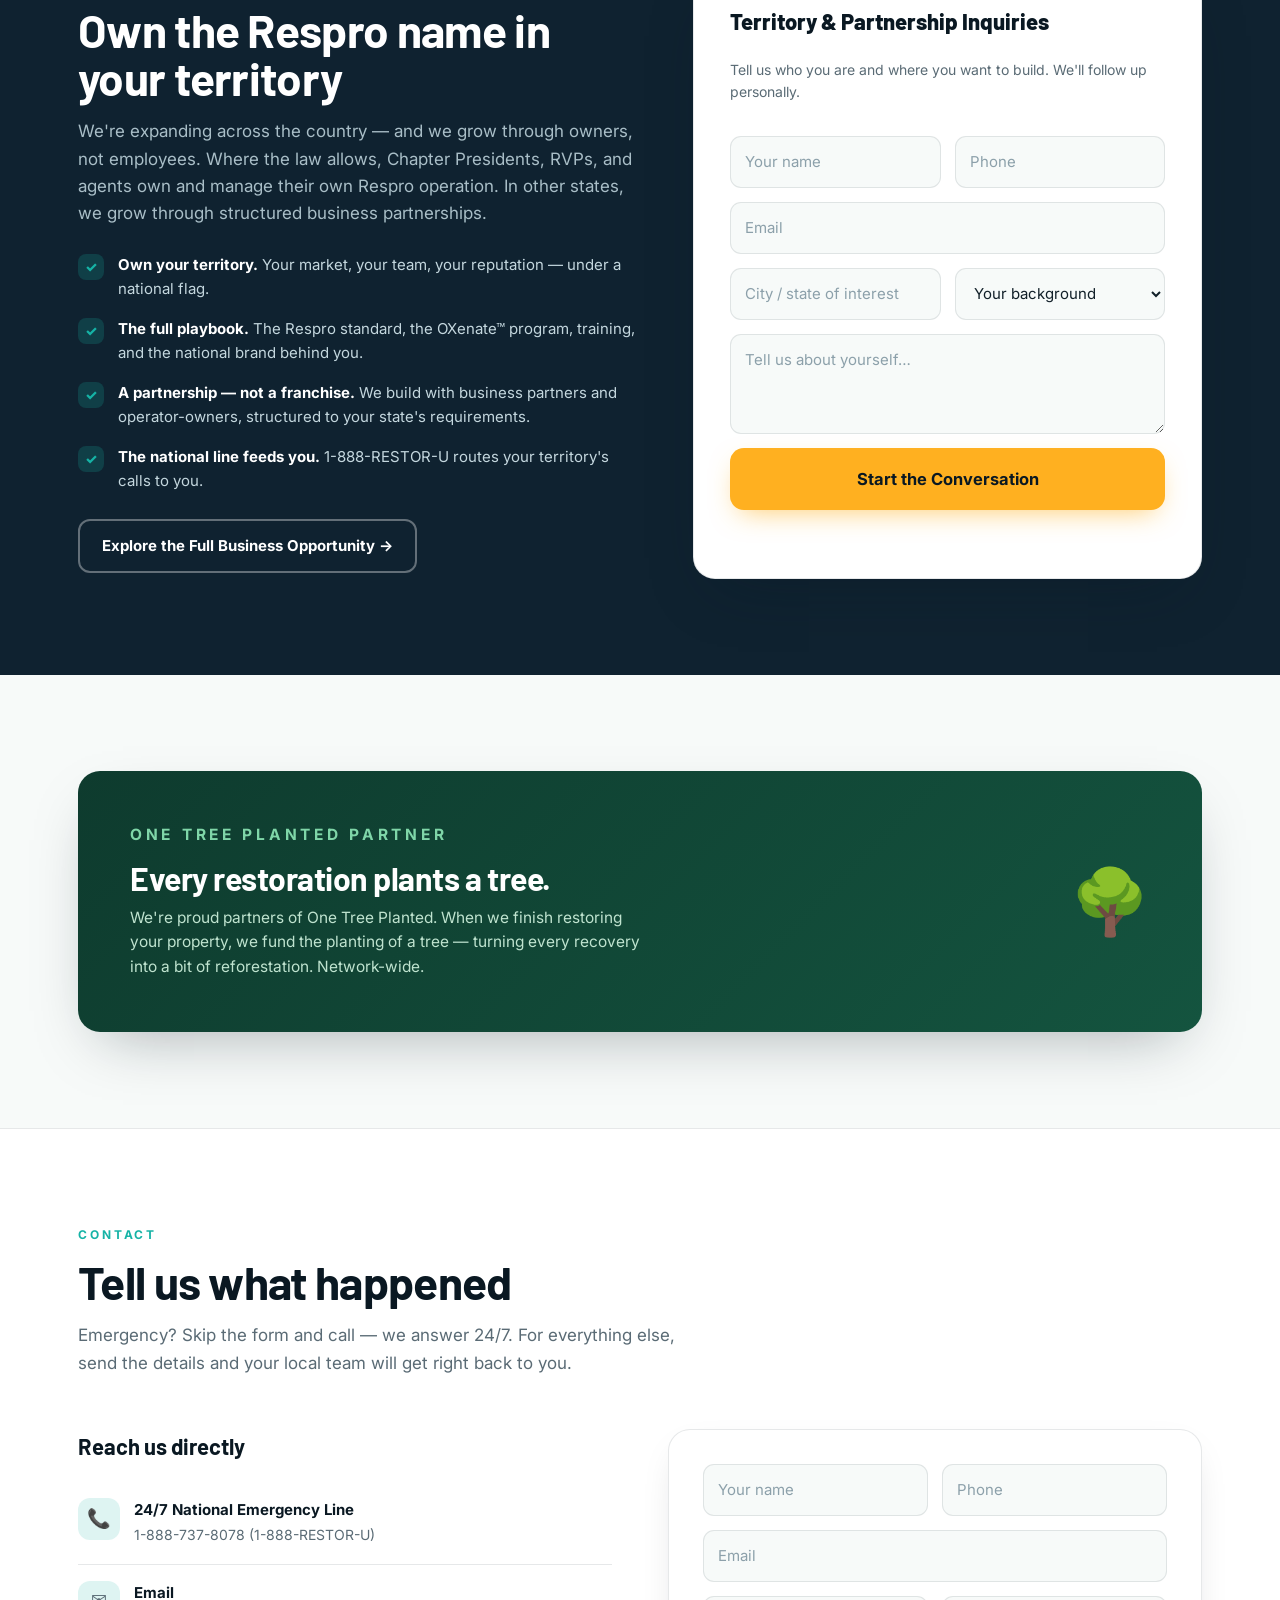
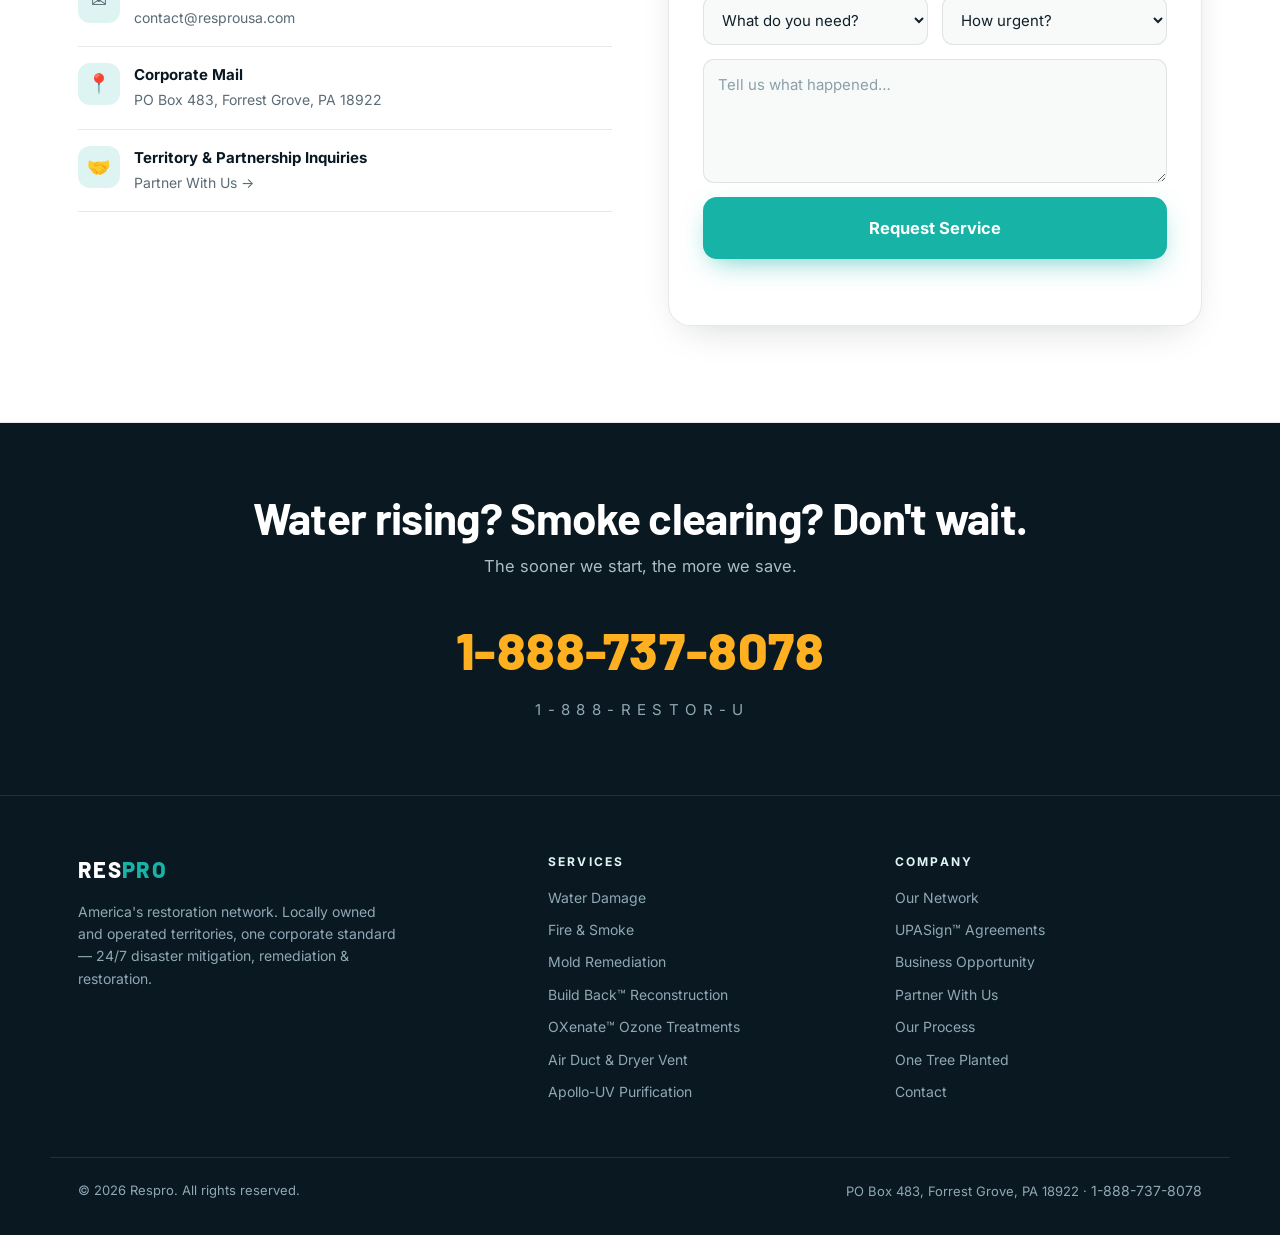
==== commit 125fa5f2: "Add Build Back™ (Better Than Before) section + UPASign™ agreements page Co-Authored-By: Claude Fable" ====
--- a/index.html
+++ b/index.html
@@ -5,12 +5,12 @@
 <meta name="viewport" content="width=device-width, initial-scale=1">
 <title>Respro — 24/7 Water Damage, Fire & Smoke Restoration, Mold Remediation | America's Restoration Network</title>
 <meta name="description" content="Respro provides 24/7 emergency water damage restoration, fire and smoke damage cleanup, and mold remediation for homes and businesses — a national restoration network of locally owned territories. Call 1-888-RESTOR-U (1-888-737-8078).">
-<meta name="keywords" content="water damage restoration, fire damage restoration, smoke damage cleanup, mold remediation, emergency restoration company, disaster restoration, flood cleanup, air duct cleaning, dryer vent cleaning, ozone treatment, restoration company near me, 24/7 restoration services">
-<link rel="canonical" href="https://prguzzi-cmyk.github.io/resprousa-com/">
+<meta name="keywords" content="water damage restoration, fire damage restoration, smoke damage cleanup, mold remediation, emergency restoration company, disaster restoration, flood cleanup, rebuild after fire, reconstruction after water damage, build back better than before, air duct cleaning, dryer vent cleaning, ozone treatment, restoration company near me, 24/7 restoration services">
+<link rel="canonical" href="https://resprousa.com/">
 <meta property="og:type" content="website">
 <meta property="og:title" content="Respro — America's Restoration Network | 24/7 Water, Fire, Smoke & Mold">
 <meta property="og:description" content="One national standard, your local restoration team. 24/7 emergency water, fire, smoke & mold restoration. Call 1-888-RESTOR-U.">
-<meta property="og:url" content="https://prguzzi-cmyk.github.io/resprousa-com/">
+<meta property="og:url" content="https://resprousa.com/">
 <meta name="twitter:card" content="summary">
 <link rel="icon" href="favicon.svg" type="image/svg+xml">
 <script type="application/ld+json">
@@ -20,7 +20,7 @@
   "name": "Respro",
   "alternateName": "Respro USA — America's Restoration Network",
   "description": "24/7 emergency water damage restoration, fire and smoke damage cleanup, mold remediation, air duct cleaning, dryer vent cleaning, UV air purification, and OXenate ozone treatments for residential and commercial properties.",
-  "url": "https://prguzzi-cmyk.github.io/resprousa-com/",
+  "url": "https://resprousa.com/",
   "telephone": "+1-888-737-8078",
   "email": "contact@resprousa.com",
   "address": {
@@ -40,6 +40,7 @@
       {"@type": "Offer", "itemOffered": {"@type": "Service", "name": "Water Damage Restoration", "description": "24/7 emergency water extraction, structural drying, and flood cleanup."}},
       {"@type": "Offer", "itemOffered": {"@type": "Service", "name": "Fire and Smoke Damage Restoration", "description": "Fire cleanup, soot removal, smoke odor elimination, and full restoration."}},
       {"@type": "Offer", "itemOffered": {"@type": "Service", "name": "Mold Remediation", "description": "Mold inspection, containment, and safe removal with moisture-source repair."}},
+      {"@type": "Offer", "itemOffered": {"@type": "Service", "name": "Build Back Reconstruction", "description": "Full post-damage reconstruction — framing to finish — with upgrade options, one team and one contract, every agreement e-signed through UPASign."}},
       {"@type": "Offer", "itemOffered": {"@type": "Service", "name": "Air Duct Cleaning", "description": "Full duct system cleaning — vents, returns, and main ducts."}},
       {"@type": "Offer", "itemOffered": {"@type": "Service", "name": "Dryer Vent Cleaning", "description": "Lint removal to reduce dryer-fire risk."}},
       {"@type": "Offer", "itemOffered": {"@type": "Service", "name": "OXenate Ozone Treatment", "description": "Whole-home ozone purification in four tiers: Silver, Gold, Platinum, Double Diamond."}}
@@ -74,9 +75,10 @@
     </a>
     <nav class="nav__links">
       <a href="#services">Services</a>
-      <a href="#network">Our Network</a>
+      <a href="#buildback">Build Back&trade;</a>
       <a href="#oxenate">OXenate&trade;</a>
-      <a href="operators.html">Business Opportunity</a>
+      <a href="upasign.html">UPASign&trade;</a>
+      <a href="operators.html">Own a Territory</a>
       <a href="#contact">Contact</a>
     </nav>
     <div class="nav__cta">
@@ -245,6 +247,50 @@
   </div>
 </section>
 
+<!-- ═══ Build Back™ ═══ -->
+<section class="section section--dark buildback" id="buildback">
+  <div class="container">
+    <p class="kicker kicker--amber">Build Back&trade; Reconstruction</p>
+    <h2 class="section__title display bb__title">Restored is the baseline.<br><em>Better than before</em> is the standard.</h2>
+    <p class="section__sub">Cleanup is where most restoration companies stop. It's where our Build Back&trade; team starts. When damage means rebuilding, the same crew that saved your property finishes it — framing, drywall, flooring, paint, punch list. And since the walls are already open, it's the smartest moment you'll ever have to upgrade. Insurance rebuilds what was. We build what's next.</p>
+
+    <div class="bbmeter" data-meter>
+      <div class="bbm"><div class="bbm__dot"></div><strong>Damaged</strong><span>The day it happens</span></div>
+      <div class="bbm"><div class="bbm__dot"></div><strong>Safe</strong><span>Mitigated &amp; remediated</span></div>
+      <div class="bbm"><div class="bbm__dot"></div><strong>Restored</strong><span>Back to pre-loss</span></div>
+      <div class="bbm bbm--final"><div class="bbm__dot"></div><strong>Better Than Before&trade;</strong><span>The Build Back&trade; finish</span></div>
+    </div>
+
+    <div class="bb__grid">
+      <div class="bb">
+        <div class="bb__icon">🏗️</div>
+        <h3>Full Reconstruction</h3>
+        <p>From studs to final walkthrough — framing, drywall, flooring, cabinetry, paint, and trim. One crew, one standard, no handoffs.</p>
+      </div>
+      <div class="bb">
+        <div class="bb__icon">✨</div>
+        <h3>Upgrade While It's Open</h3>
+        <p>The walls are open and the trades are on site. The cheapest day to upgrade a kitchen, bath, or floor plan is the day you rebuild it.</p>
+      </div>
+      <div class="bb">
+        <div class="bb__icon">🤝</div>
+        <h3>One Team, One Contract</h3>
+        <p>No juggling a mitigation company, a general contractor, and five subs. Respro runs the job start to finish — and answers for all of it.</p>
+      </div>
+      <div class="bb">
+        <div class="bb__icon">🖊️</div>
+        <h3>Signed &amp; Certain</h3>
+        <p>Every scope, change order, and completion certificate is e-signed through UPASign&trade; — what we promised is always in writing, on your phone.</p>
+      </div>
+    </div>
+
+    <div class="bb__cta">
+      <a class="btn btn--amber btn--lg" href="#contact" data-analytics="buildback_cta">Plan Your Build Back&trade;</a>
+      <a class="btn btn--ghost-light btn--lg" href="upasign.html">How UPASign&trade; Works →</a>
+    </div>
+  </div>
+</section>
+
 <!-- ═══ OXenate tiers ═══ -->
 <section class="section" id="oxenate">
   <div class="container center">
@@ -406,6 +452,7 @@
             <option>Water damage</option>
             <option>Fire / smoke damage</option>
             <option>Mold remediation</option>
+            <option>Build Back / full reconstruction</option>
             <option>OXenate ozone treatment</option>
             <option>Air duct cleaning</option>
             <option>Dryer vent cleaning</option>
@@ -450,6 +497,7 @@
       <a href="#services">Water Damage</a>
       <a href="#services">Fire &amp; Smoke</a>
       <a href="#services">Mold Remediation</a>
+      <a href="#buildback">Build Back&trade; Reconstruction</a>
       <a href="#oxenate">OXenate&trade; Ozone Treatments</a>
       <a href="#services">Air Duct &amp; Dryer Vent</a>
       <a href="#services">Apollo-UV Purification</a>
@@ -457,6 +505,7 @@
     <div>
       <h5>Company</h5>
       <a href="#network">Our Network</a>
+      <a href="upasign.html">UPASign&trade; Agreements</a>
       <a href="operators.html">Business Opportunity</a>
       <a href="#partner">Partner With Us</a>
       <a href="#process">Our Process</a>
--- a/styles.css
+++ b/styles.css
@@ -233,3 +233,73 @@
   .partner{grid-template-columns:1fr}
   .strip{flex-direction:column;text-align:center}
 }
+
+/* ============================================================
+   BUILD BACK™ + UPASIGN™
+   ============================================================ */
+
+/* ---------- Build Back band ---------- */
+.kicker--amber{color:var(--amber)}
+.buildback{position:relative;overflow:hidden}
+.buildback::before{content:"";position:absolute;inset:0;pointer-events:none;background:
+  radial-gradient(60% 50% at 88% 12%,rgba(255,176,32,.12),transparent 60%),
+  radial-gradient(45% 40% at 8% 92%,rgba(22,179,166,.10),transparent 65%)}
+.buildback .container{position:relative}
+.bb__title em{font-style:normal;color:var(--amber)}
+.bb__grid{display:grid;grid-template-columns:repeat(4,1fr);gap:18px;margin-top:54px}
+.bb{background:rgba(255,255,255,.045);border:1px solid var(--line-dark);border-radius:var(--r-lg);padding:30px 26px;transition:transform .18s,border-color .2s,background .2s}
+.bb:hover{transform:translateY(-5px);border-color:rgba(255,176,32,.5);background:rgba(255,255,255,.07)}
+.bb__icon{width:52px;height:52px;border-radius:14px;background:rgba(255,176,32,.14);display:flex;align-items:center;justify-content:center;font-size:24px;margin-bottom:18px}
+.bb h3{font-family:'Barlow',sans-serif;font-size:20px;font-weight:700;color:#fff;margin-bottom:8px}
+.bb p{color:#A9BEC7;font-size:14.5px}
+.bb__cta{display:flex;gap:14px;flex-wrap:wrap;margin-top:44px}
+
+/* Damage → Better meter */
+.bbmeter{display:grid;grid-template-columns:repeat(4,1fr);margin-top:64px;position:relative}
+.bbmeter::before{content:"";position:absolute;top:11px;left:12.5%;right:12.5%;height:2px;background:rgba(255,255,255,.14)}
+.bbmeter::after{content:"";position:absolute;top:11px;left:12.5%;right:12.5%;height:2px;background:linear-gradient(90deg,var(--teal),var(--amber));transform:scaleX(0);transform-origin:left;transition:transform 2s cubic-bezier(.4,0,.2,1) .2s}
+.bbmeter.is-live::after{transform:scaleX(1)}
+.bbm{text-align:center;position:relative;padding:0 10px}
+.bbm__dot{width:24px;height:24px;border-radius:50%;border:2px solid #3A5563;background:var(--navy-2);margin:0 auto 14px;position:relative;z-index:1;transition:background .4s,border-color .4s,box-shadow .4s}
+.is-live .bbm:nth-child(1) .bbm__dot{transition-delay:.25s}
+.is-live .bbm:nth-child(2) .bbm__dot{transition-delay:.8s}
+.is-live .bbm:nth-child(3) .bbm__dot{transition-delay:1.4s}
+.is-live .bbm:nth-child(4) .bbm__dot{transition-delay:2s}
+.is-live .bbm__dot{background:var(--teal);border-color:var(--teal);box-shadow:0 0 16px rgba(22,179,166,.6)}
+.is-live .bbm--final .bbm__dot{background:var(--amber);border-color:var(--amber);box-shadow:0 0 26px rgba(255,176,32,.85)}
+.bbm strong{display:block;font-family:'Barlow',sans-serif;font-size:15.5px;font-weight:700;color:#fff;letter-spacing:.02em}
+.bbm span{font-size:12.5px;color:#8FA9B4}
+.bbm--final strong{color:var(--amber)}
+
+/* ---------- UPASign hero ---------- */
+.uphero__grid{display:grid;grid-template-columns:1.05fr .95fr;gap:56px;align-items:center}
+.uphero__grid .hero__inner{max-width:none}
+.updoc-wrap{position:relative;display:flex;justify-content:center;padding:40px 0}
+.updoc{background:#fff;border-radius:18px;padding:30px 30px 24px;box-shadow:var(--shadow);width:min(430px,100%);color:var(--ink);position:relative;transform:rotate(-1.6deg)}
+.updoc__head{display:flex;align-items:center;justify-content:space-between;margin-bottom:20px;padding-bottom:14px;border-bottom:1px solid var(--line)}
+.updoc__title{font-family:'Barlow',sans-serif;font-weight:800;font-size:15px;color:var(--navy);letter-spacing:.04em}
+.updoc__badge{font-size:10px;font-weight:800;letter-spacing:.16em;text-transform:uppercase;color:var(--teal-deep);background:var(--teal-soft);padding:4px 10px;border-radius:999px}
+.updoc__line{height:9px;border-radius:5px;background:#E7EEF1;margin-bottom:11px}
+.updoc__line--w80{width:80%}.updoc__line--w95{width:95%}.updoc__line--w60{width:60%}.updoc__line--w88{width:88%}
+.updoc__siglabel{font-size:10.5px;letter-spacing:.2em;text-transform:uppercase;color:var(--faint);font-weight:700;margin:22px 0 2px}
+.updoc__sig{border-bottom:2px solid var(--line);padding-bottom:2px}
+.updoc__sig svg{display:block;width:210px;height:56px}
+.updoc__sig path{stroke:#14303F;stroke-width:3;fill:none;stroke-linecap:round;stroke-linejoin:round;stroke-dasharray:520;stroke-dashoffset:520;animation:updoc-sign 2s ease .9s forwards}
+@keyframes updoc-sign{to{stroke-dashoffset:0}}
+.updoc__stamp{position:absolute;top:34%;right:-18px;border:3px solid var(--teal);color:var(--teal-deep);font-family:'Barlow',sans-serif;font-weight:800;font-size:17px;letter-spacing:.18em;padding:8px 18px;border-radius:10px;background:rgba(255,255,255,.92);transform:rotate(8deg) scale(1.6);opacity:0;animation:updoc-stamp .45s cubic-bezier(.2,1.6,.4,1) 3.1s forwards}
+@keyframes updoc-stamp{to{opacity:1;transform:rotate(8deg) scale(1)}}
+.updoc__audit{display:flex;align-items:center;gap:8px;margin-top:18px;font-size:11.5px;color:var(--faint);font-weight:600}
+.updoc__audit .dot{width:7px;height:7px;border-radius:50%;background:var(--teal);display:inline-block;box-shadow:0 0 8px var(--teal);animation:pulse 2.2s infinite}
+
+@media(max-width:960px){
+  .bb__grid{grid-template-columns:repeat(2,1fr)}
+  .uphero__grid{grid-template-columns:1fr}
+  .updoc-wrap{padding:8px 0 16px}
+}
+@media(max-width:640px){
+  .bb__grid{grid-template-columns:1fr}
+  .bbmeter{grid-template-columns:repeat(2,1fr);gap:26px 0}
+  .bbmeter::before,.bbmeter::after{display:none}
+  .updoc{transform:none}
+  .updoc__stamp{right:6px}
+}
